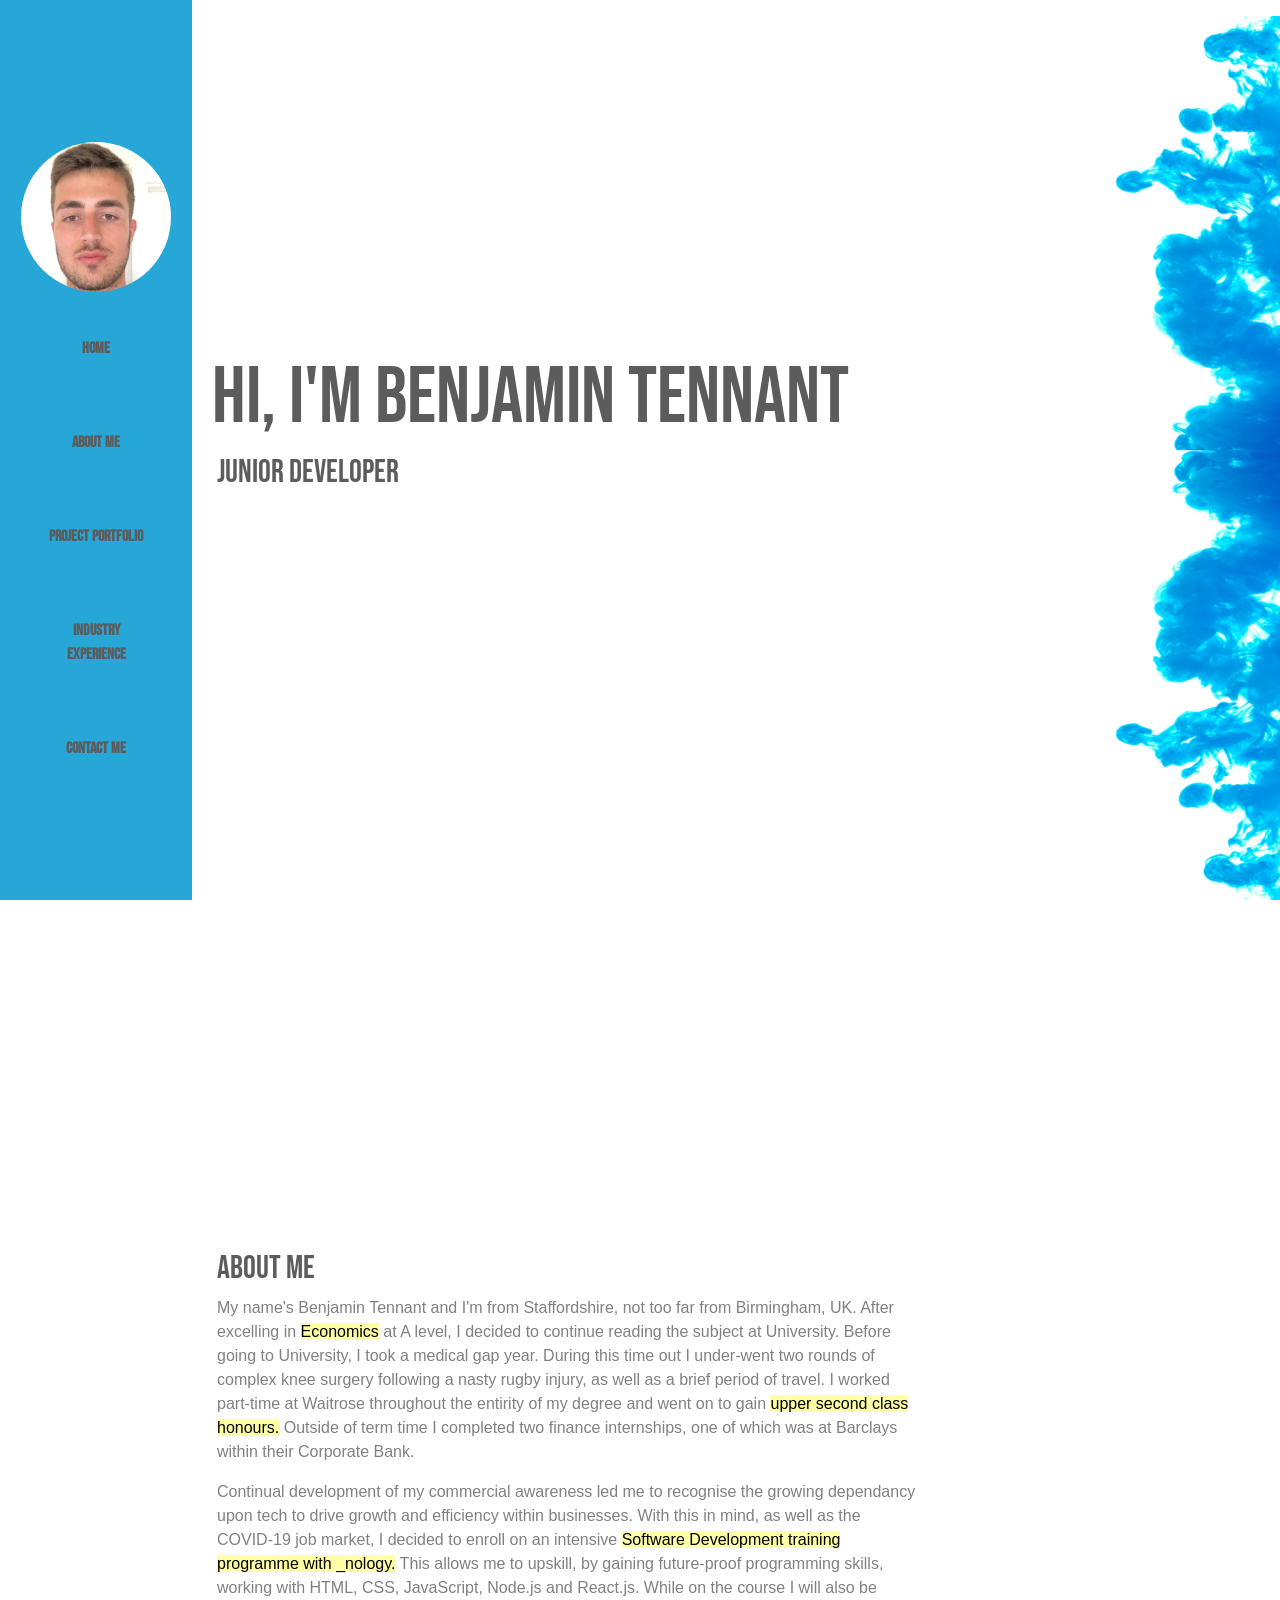
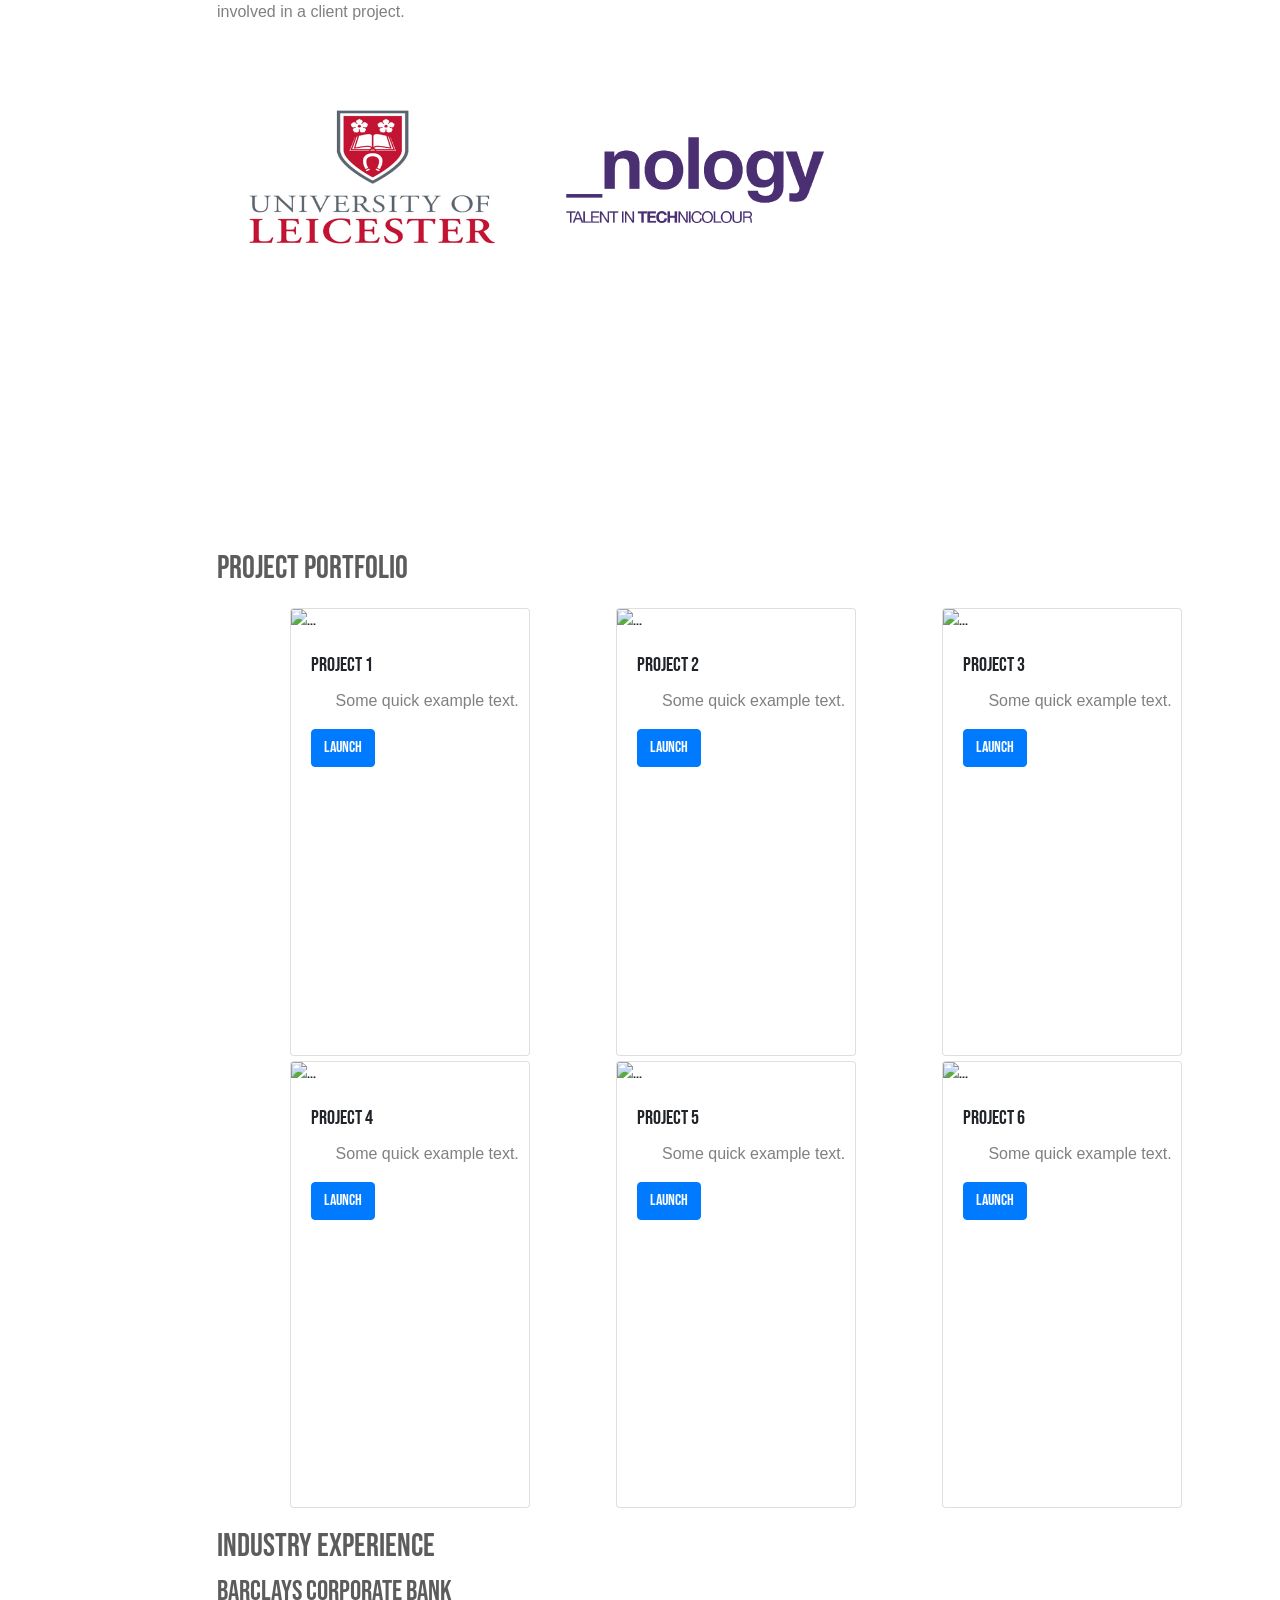
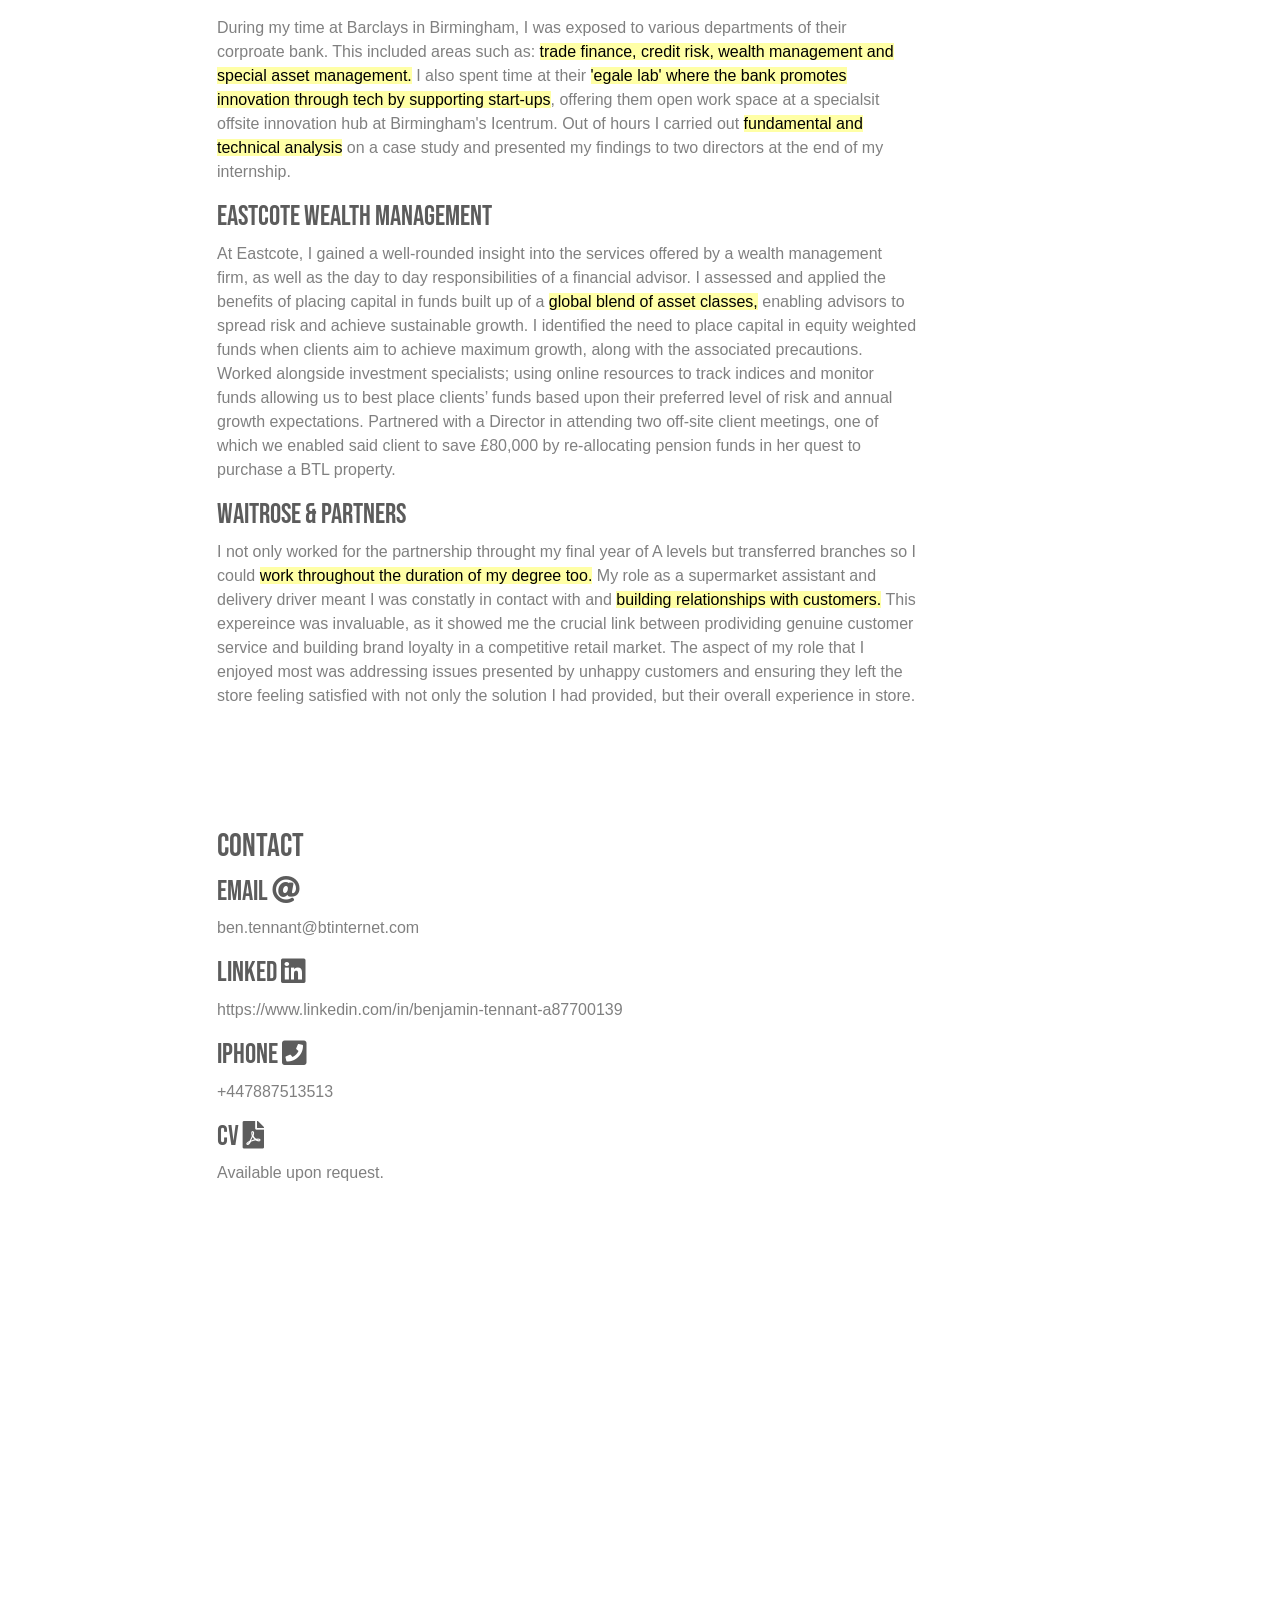
==== index.html @ 46fb581f "changes" ====
<!DOCTYPE html>
<html lang="en">
  <head>
    <meta charset="UTF-8" />
    <meta name="viewport" content="width=device-width, initial-scale=1.0"/>
    
    <link href="https://fonts.googleapis.com/css2?family=Bebas+Neue&display=swap" rel="stylesheet" href="styles.css">
    
    <title>Ben's Portfolio</title>
   
    <link rel="stylesheet" href="https://stackpath.bootstrapcdn.com/bootstrap/4.5.2/css/bootstrap.min.css" integrity="sha384-JcKb8q3iqJ61gNV9KGb8thSsNjpSL0n8PARn9HuZOnIxN0hoP+VmmDGMN5t9UJ0Z" crossorigin="anonymous">
    <link rel="stylesheet" href="https://use.fontawesome.com/releases/v5.14.0/css/all.css" integrity="sha384-HzLeBuhoNPvSl5KYnjx0BT+WB0QEEqLprO+NBkkk5gbc67FTaL7XIGa2w1L0Xbgc" crossorigin="anonymous">
    <link rel="stylesheet" href="styles.css"/>
  </head>
  <body>
    <nav>
      <img src="img/bio-pic.jpeg" alt="picture of me">
      <div class="toggle-button" id="Btn"><i class="fas fa-hamburger"></i></div>
        <ul class="nav-items" id="nav-list">
            <li><a href="#home">Home</a></li>
            <li><a href="#about">About me</a></li>
            <li><a href="#portfolio">Project Portfolio</a></li>
            <li><a href="#experience">Industry Experience</a></li>
            <li><a href="#contact">Contact me</a></li>
        </ul>
    </nav>   
    <main>
      <p id="home"></p>
      <image src="img/nology-background.jpg" class="image-2"></image>
      <image src="img/nology-background.jpg" class="image-3"></image>
      
      <section class="home-section">
          <h1>Hi, I'm Benjamin Tennant</h1>
          <h2>Junior Developer</h2>
        </section>
      
        <section id="about">
        <h2 class="about">About me</h2>
      
        <p>
          My name's Benjamin Tennant and I'm from Staffordshire, not too far from
          Birmingham, UK. After excelling in <span class="black-text">Economics</span> at A level, I decided to
          continue reading the subject at University. Before going to University, 
          I took a medical gap year. During this time out I under-went two rounds of 
          complex knee surgery following a nasty rugby injury, as well as a brief period
          of travel. I worked part-time at Waitrose throughout the entirity of my degree
          and went on to gain <span class="black-text">upper second class honours.</span> Outside of term time I completed
          two finance internships, one of which was at Barclays within their Corporate Bank.
        </p>
          <p>
          Continual development of my commercial awareness led me to recognise the growing
          dependancy upon tech to drive growth and efficiency within businesses. 
          With this in mind, as well as the COVID-19 job market, I decided
          to enroll on an intensive <span class="black-text">Software Development training programme with _nology.</span>
          This allows me to upskill, by gaining future-proof programming skills, working 
          with HTML, CSS, JavaScript, Node.js and React.js. While on the course I will 
          also be involved in a client project.
        </p>

        <div>
          <img class="UoL-img" src="img/UoL-logo.jpg">
          <img class="nology-pic" src="img/_nology-logo.png">
        </div>
  
      </section>
      
        <h2 id="portfolio">Project Portfolio</h2>
      <section class="projects">
        
        <!-- <article class="project">1 -->
          <div class="card" style="width: 15rem;">
            <img src="https://via.placeholder.com/150" class="card-img-top" alt="...">
            <div class="card-body">
              <h5 class="card-title">Project 1</h5>
              <p class="card-text">Some quick example text.</p>
              <a href="#" class="btn btn-primary">Launch</a>
            </div>
          </div>
        <!-- </article> -->
        
        <!-- <article class="project">2 -->
          <div class="card" style="width: 15rem;">
            <img src="https://via.placeholder.com/150" class="card-img-top" alt="...">
            <div class="card-body">
              <h5 class="card-title">Project 2</h5>
              <p class="card-text">Some quick example text.</p>
              <a href="#" class="btn btn-primary">Launch</a>
            </div>
          </div>

        <!-- </article> -->
        
        <!-- <article class="project">3 -->
          <div class="card" style="width: 15rem;">
            <img src="https://via.placeholder.com/150" class="card-img-top" alt="...">
            <div class="card-body">
              <h5 class="card-title">Project 3</h5>
              <p class="card-text">Some quick example text.</p>
              <a href="#" class="btn btn-primary">Launch</a>
            </div>
          </div>

        <!-- </article> -->
       
        <!-- <article class="project">4 -->
          <div class="card" style="width: 15rem;">
            <img src="https://via.placeholder.com/150" class="card-img-top" alt="...">
            <div class="card-body">
              <h5 class="card-title">Project 4</h5>
              <p class="card-text">Some quick example text.</p>
              <a href="#" class="btn btn-primary">Launch</a>
            </div>
          </div>

        <!-- </article> -->
        
        <!-- <article class="project">5 -->
          <div class="card" style="width: 15rem;">
            <img src="https://via.placeholder.com/150" class="card-img-top" alt="...">
            <div class="card-body">
              <h5 class="card-title">Project 5</h5>
              <p class="card-text">Some quick example text.</p>
              <a href="#" class="btn btn-primary">Launch</a>
            </div>
          </div>

        <!-- </article> -->
        <!-- <article class="project">6 -->
          <div class="card" style="width: 15rem;">
            <img src="https://via.placeholder.com/150" class="card-img-top" alt="...">
            <div class="card-body">
              <h5 class="card-title">Project 6</h5>
              <p class="card-text">Some quick example text.</p>
              <a href="#" class="btn btn-primary">Launch</a>
            </div>
          </div>

        <!-- </article> -->
      </section>
     
      <section id="experience">
        <h2>Industry Experience<h2>

          <h3>Barclays Corporate Bank</h3>
          <p>
            During my time at Barclays in Birmingham, I was exposed to various departments of their corproate bank. This included 
            areas such as: <span class="black-text">trade finance, credit risk, wealth management and special asset management.</span>
            I also spent time at their <span class="black-text">'egale lab' where the bank promotes innovation through tech by supporting start-ups</span>, offering
            them open work space at a specialsit offsite innovation hub at Birmingham's Icentrum.
            Out of hours I carried out <span class="black-text">fundamental and technical analysis</span> on a case study and presented my findings to two directors
            at the end of my internship.
          </p>
      
          <h3>Eastcote Wealth Management</h3>
          <p>
            At Eastcote, I gained a well-rounded insight into the services offered by a wealth management firm, as well as the day to day responsibilities of a financial advisor.
            I assessed and applied the benefits of placing capital in funds built up of a <span class="black-text">global blend of asset classes,</span> enabling advisors to spread risk and achieve sustainable growth. 
            I identified the need to place capital in equity weighted funds when clients aim to achieve maximum growth, along with the associated precautions. 
            Worked alongside investment specialists; using online resources to track indices and monitor funds allowing us to best place clients’ funds based upon their preferred level of risk and annual growth expectations. 
            Partnered with a Director in attending two off-site client meetings, one of which we enabled said client to save £80,000 by re-allocating pension funds in her quest to purchase a BTL property.
            </p>
            
            <h3>Waitrose & Partners</h3>
            <p>I not only worked for the partnership throught my final year of A levels but transferred branches so I could <span class="black-text">work throughout the duration of my degree too.</span>
              My role as a supermarket assistant and delivery driver meant I was constatly in contact with and <span class="black-text">building relationships with customers.</span> This expereince was invaluable, as it showed me the crucial link
              between prodividing genuine customer service and building brand loyalty in a competitive retail market. The aspect of my role that I enjoyed most was 
              addressing issues presented by unhappy customers and ensuring they left the store feeling satisfied with not only the solution I had provided, but their overall experience in store.
            </p>
      
        </section>

      
      <section id="contact">
        
        <h2>Contact</h2>
          
        <div class="form-container">
          <h3>Email <i class="fas fa-at"></i></h3>
          <p>ben.tennant@btinternet.com</p>
          <h3>Linked <i class="fab fa-linkedin"></i></h3>
          <p>https://www.linkedin.com/in/benjamin-tennant-a87700139</p>
          <h3>iPhone <i class="fas fa-phone-square"></i></h3>
          <p>+447887513513
          </p>
          <h3>CV <i class="fas fa-file-pdf"></i></h3>
          <p>Available upon request.</p>
     
          
        </div>
        
      </section>
    
    </main>
    <script src="main.js"></script>
  </body>
</html>
---- styles.css ----
* {
  padding: 0;
  margin: 0;
  box-sizing: border-box;
  font-family: "Bebas Neue", cursive;
}

nav {
  background-color: #27a6d8;
  width: 15%;
  height: 100vh;
  position: fixed;
  display: flex;
  flex-direction: column;
  justify-content: center;
  align-items: center;
}
nav img {
  height: 150px;
  width: 150px;
  border-radius: 50%;
}
nav ul {
  height: 100%;
}
nav ul li {
  color: #5c5c5c;
  font-weight: 900;
}
nav ul li:hover a {
  color: white;
}
nav .toggle-button {
  position: absolute;
  top: 0.75rem;
  left: 1rem;
  display: none;
}
nav .toggle-button i {
  font-size: 24px;
  color: black;
}
nav .nav-items {
  height: 50%;
}

main {
  width: 85%;
  min-height: 100vh;
  position: absolute;
  left: 15%;
}

.image-2 {
  width: 90vw;
  height: 50vh;
  position: fixed;
  z-index: -2;
}

.image-3 {
  width: 90vw;
  height: 50vh;
  position: fixed;
  z-index: -2;
  transform: scaleY(-1);
  bottom: 0;
}

section {
  height: 100vh;
}

nav li {
  padding: 25px;
  margin: 20px;
  list-style-type: none;
  text-align: center;
}

nav ul li a {
  text-decoration: none;
  color: #5c5c5c;
  font-weight: 900;
}

html {
  scroll-behavior: smooth;
}

p {
  width: 700px;
  margin-left: 25px;
  font-family: Arial, Helvetica, sans-serif;
  color: grey;
}

.black-text {
  color: black;
  font-family: Arial, Helvetica, sans-serif;
  background-color: #ffffa6;
}

.projects {
  width: 90%;
  height: 100vh;
  background-color: transparent;
  margin: 20px auto;
  display: grid;
  grid-template-columns: 1fr 1fr 1fr;
  justify-items: center;
  gap: 5px 0;
  display: grid;
  grid-template-columns: 1fr 1fr 1fr;
}

.project {
  background-color: lightgray;
  width: 30%;
  height: 300px;
}

.card:hover {
  transform: scale(1.1, 1.1);
}

.card {
  transition: transform 0.2s;
}

h1 {
  font-family: "Bebas Neue", cursive;
  font-size: 80px;
  color: #5c5c5c;
  margin-top: 350px;
  margin-left: 20px;
}

h2 {
  color: #5c5c5c;
  margin-left: 25px;
}

h3 {
  color: #5c5c5c;
  margin-left: 25px;
}

.UoL-img {
  height: 200px;
  width: 300px;
  padding: 10px;
  margin: 30px;
}

/* Media Queries */
/* Mobiles */
@media screen and (max-width: 600px) {
  nav {
    background-color: white;
    width: 100%;
    position: static;
    height: 15vh;
  }
  nav img {
    display: none;
  }
  nav #nav-list {
    display: none;
    height: 100%;
    color: black;
    list-style: none;
  }
  nav #nav-list li {
    margin: 0;
    padding: 0;
    margin-top: 50px;
  }
  nav #nav-list li a {
    color: black;
  }
  nav .toggle-button {
    display: block;
  }

  #nav-list.active {
    display: flex !important;
  }

  main {
    width: 100%;
    left: 0;
  }
}
---- styles.css ----
* {
  padding: 0;
  margin: 0;
  box-sizing: border-box;
  font-family: "Bebas Neue", cursive;
}

nav {
  background-color: #27a6d8;
  width: 15%;
  height: 100vh;
  position: fixed;
  display: flex;
  flex-direction: column;
  justify-content: center;
  align-items: center;
}
nav img {
  height: 150px;
  width: 150px;
  border-radius: 50%;
}
nav ul {
  height: 100%;
}
nav ul li {
  color: #5c5c5c;
  font-weight: 900;
}
nav ul li:hover a {
  color: white;
}
nav .toggle-button {
  position: absolute;
  top: 0.75rem;
  left: 1rem;
  display: none;
}
nav .toggle-button i {
  font-size: 24px;
  color: black;
}
nav .nav-items {
  height: 50%;
}

main {
  width: 85%;
  min-height: 100vh;
  position: absolute;
  left: 15%;
}

.image-2 {
  width: 90vw;
  height: 50vh;
  position: fixed;
  z-index: -2;
}

.image-3 {
  width: 90vw;
  height: 50vh;
  position: fixed;
  z-index: -2;
  transform: scaleY(-1);
  bottom: 0;
}

section {
  height: 100vh;
}

nav li {
  padding: 25px;
  margin: 20px;
  list-style-type: none;
  text-align: center;
}

nav ul li a {
  text-decoration: none;
  color: #5c5c5c;
  font-weight: 900;
}

html {
  scroll-behavior: smooth;
}

p {
  width: 700px;
  margin-left: 25px;
  font-family: Arial, Helvetica, sans-serif;
  color: grey;
}

.black-text {
  color: black;
  font-family: Arial, Helvetica, sans-serif;
  background-color: #ffffa6;
}

.projects {
  width: 90%;
  height: 100vh;
  background-color: transparent;
  margin: 20px auto;
  display: grid;
  grid-template-columns: 1fr 1fr 1fr;
  justify-items: center;
  gap: 5px 0;
  display: grid;
  grid-template-columns: 1fr 1fr 1fr;
}

.project {
  background-color: lightgray;
  width: 30%;
  height: 300px;
}

.card:hover {
  transform: scale(1.1, 1.1);
}

.card {
  transition: transform 0.2s;
}

h1 {
  font-family: "Bebas Neue", cursive;
  font-size: 80px;
  color: #5c5c5c;
  margin-top: 350px;
  margin-left: 20px;
}

h2 {
  color: #5c5c5c;
  margin-left: 25px;
}

h3 {
  color: #5c5c5c;
  margin-left: 25px;
}

.UoL-img {
  height: 200px;
  width: 300px;
  padding: 10px;
  margin: 30px;
}

/* Media Queries */
/* Mobiles */
@media screen and (max-width: 600px) {
  nav {
    background-color: white;
    width: 100%;
    position: static;
    height: 15vh;
  }
  nav img {
    display: none;
  }
  nav #nav-list {
    display: none;
    height: 100%;
    color: black;
    list-style: none;
  }
  nav #nav-list li {
    margin: 0;
    padding: 0;
    margin-top: 50px;
  }
  nav #nav-list li a {
    color: black;
  }
  nav .toggle-button {
    display: block;
  }

  #nav-list.active {
    display: flex !important;
  }

  main {
    width: 100%;
    left: 0;
  }
}
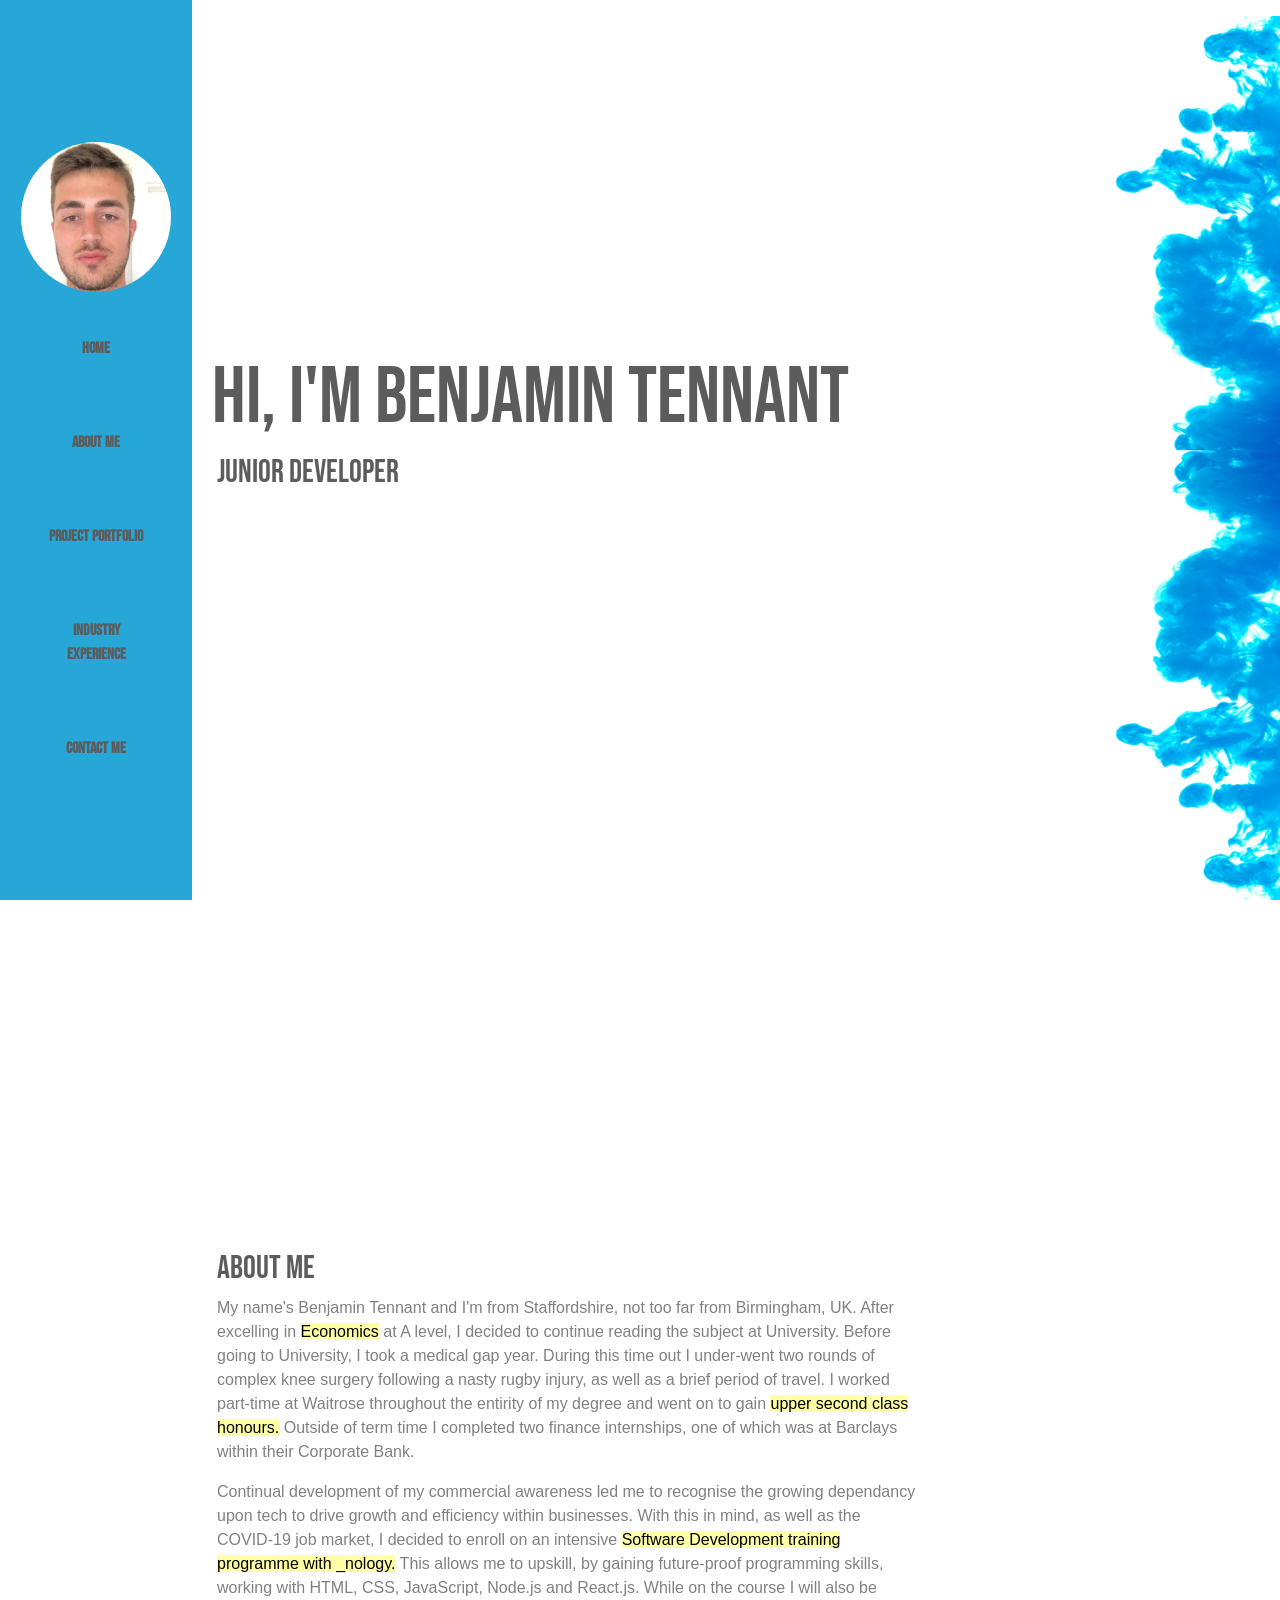
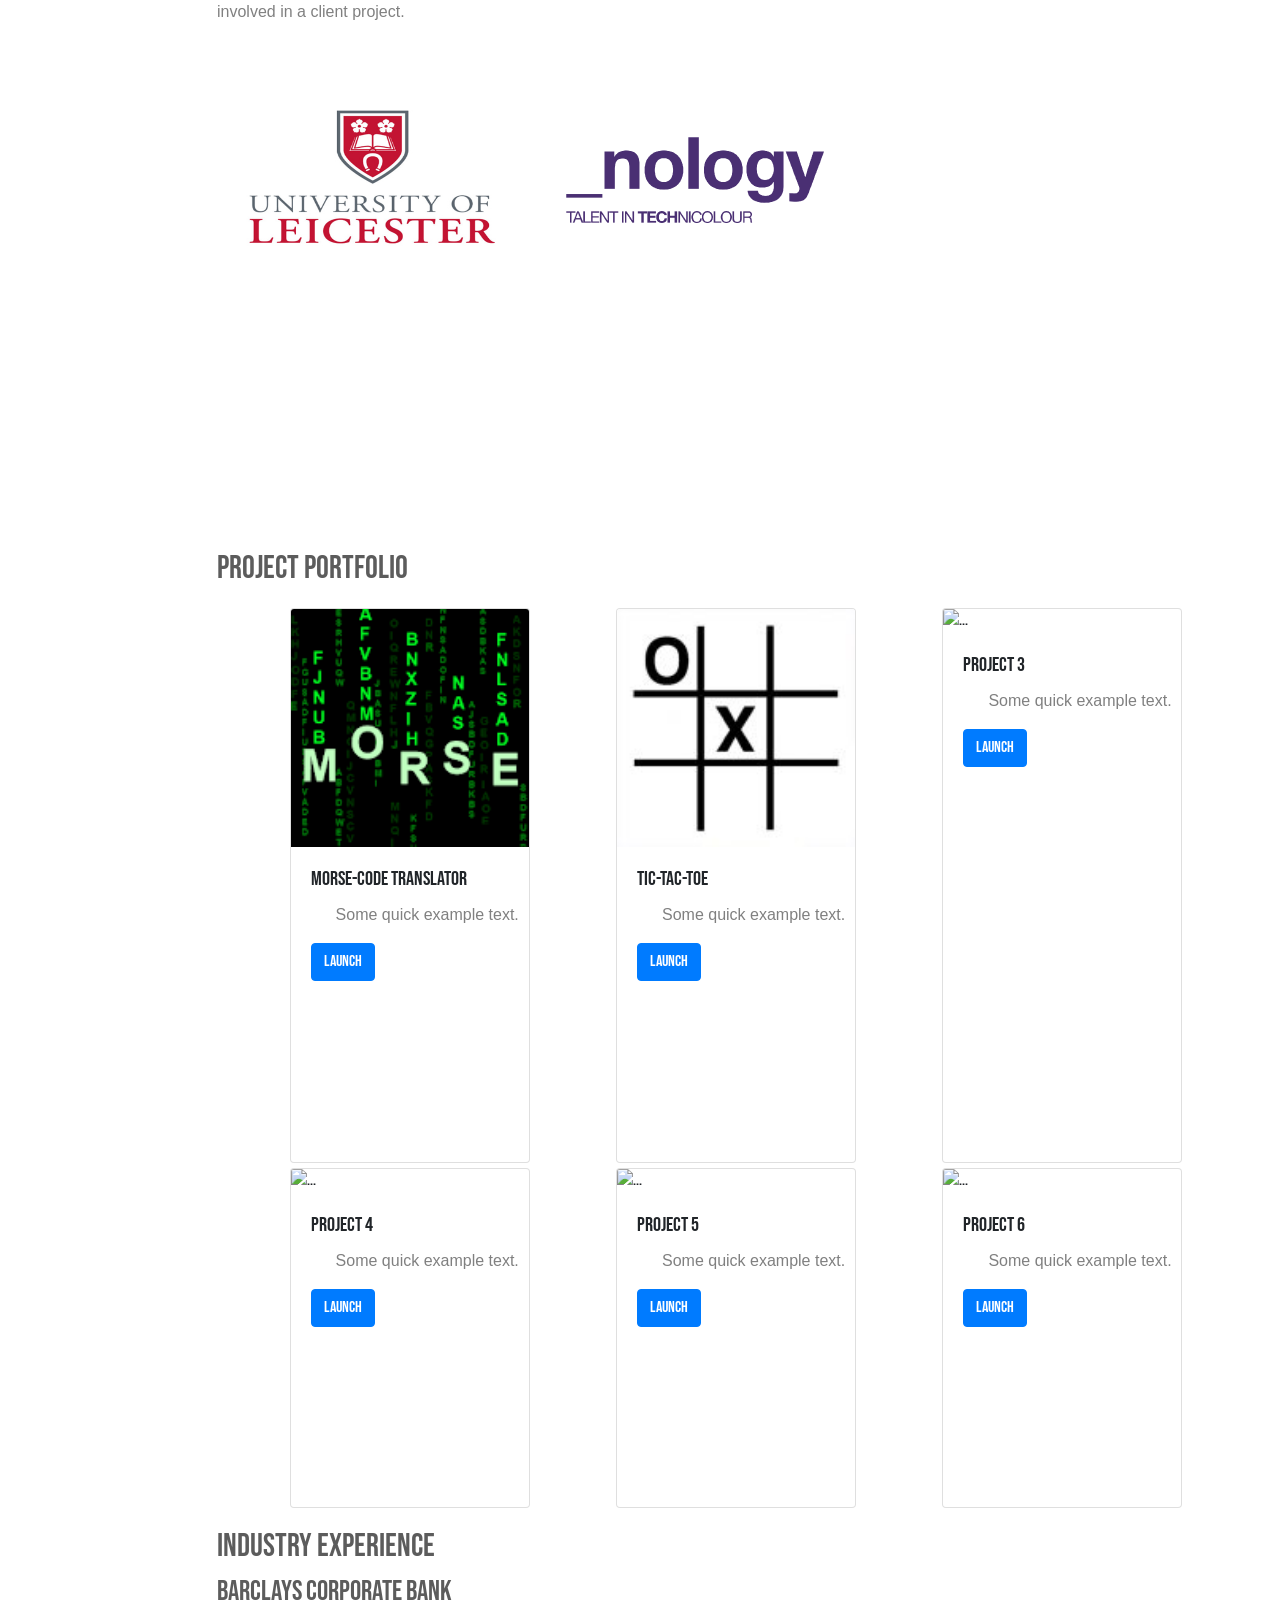
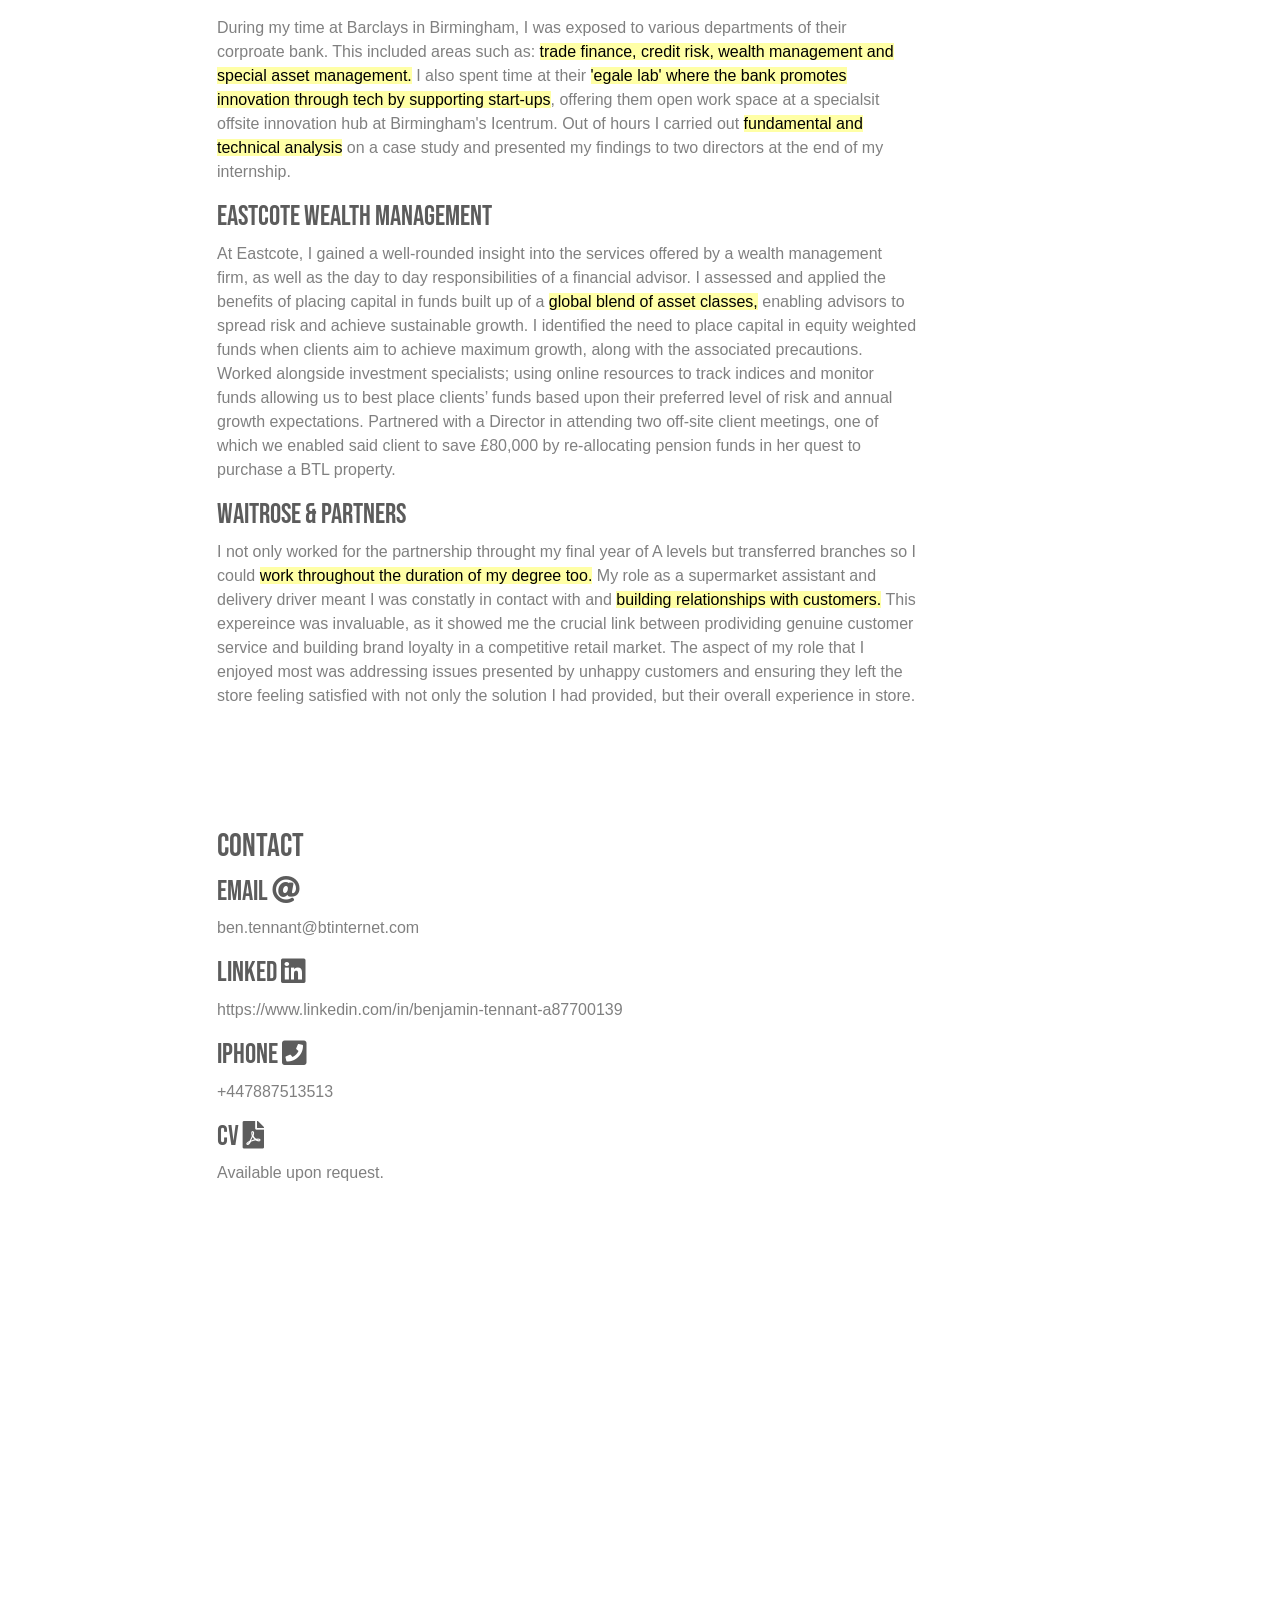
==== commit c42e4baf: "added projects" ====
--- a/index.html
+++ b/index.html
@@ -59,7 +59,7 @@
 
         <div>
           <img class="UoL-img" src="img/UoL-logo.jpg">
-          <img class="nology-pic" src="img/_nology-logo.png">
+          <img class="nology-pic" src="img/nology-logo.png">
         </div>
   
       </section>
@@ -69,22 +69,22 @@
         
         <!-- <article class="project">1 -->
           <div class="card" style="width: 15rem;">
-            <img src="https://via.placeholder.com/150" class="card-img-top" alt="...">
+            <img src="img/morse-code.png" class="card-img-top" alt="...">
             <div class="card-body">
-              <h5 class="card-title">Project 1</h5>
+              <h5 class="card-title">Morse-code translator</h5>
               <p class="card-text">Some quick example text.</p>
-              <a href="#" class="btn btn-primary">Launch</a>
+              <a href="https://b-tennant.github.io/morse-code-translator/" class="btn btn-primary">Launch</a>
             </div>
           </div>
         <!-- </article> -->
         
         <!-- <article class="project">2 -->
           <div class="card" style="width: 15rem;">
-            <img src="https://via.placeholder.com/150" class="card-img-top" alt="...">
+            <img src="img/tic-tac-toe.jpeg" class="card-img-top" alt="...">
             <div class="card-body">
-              <h5 class="card-title">Project 2</h5>
+              <h5 class="card-title">tic-tac-toe</h5>
               <p class="card-text">Some quick example text.</p>
-              <a href="#" class="btn btn-primary">Launch</a>
+              <a href="https://b-tennant.github.io/tic-tac-toe/" class="btn btn-primary">Launch</a>
             </div>
           </div>
 
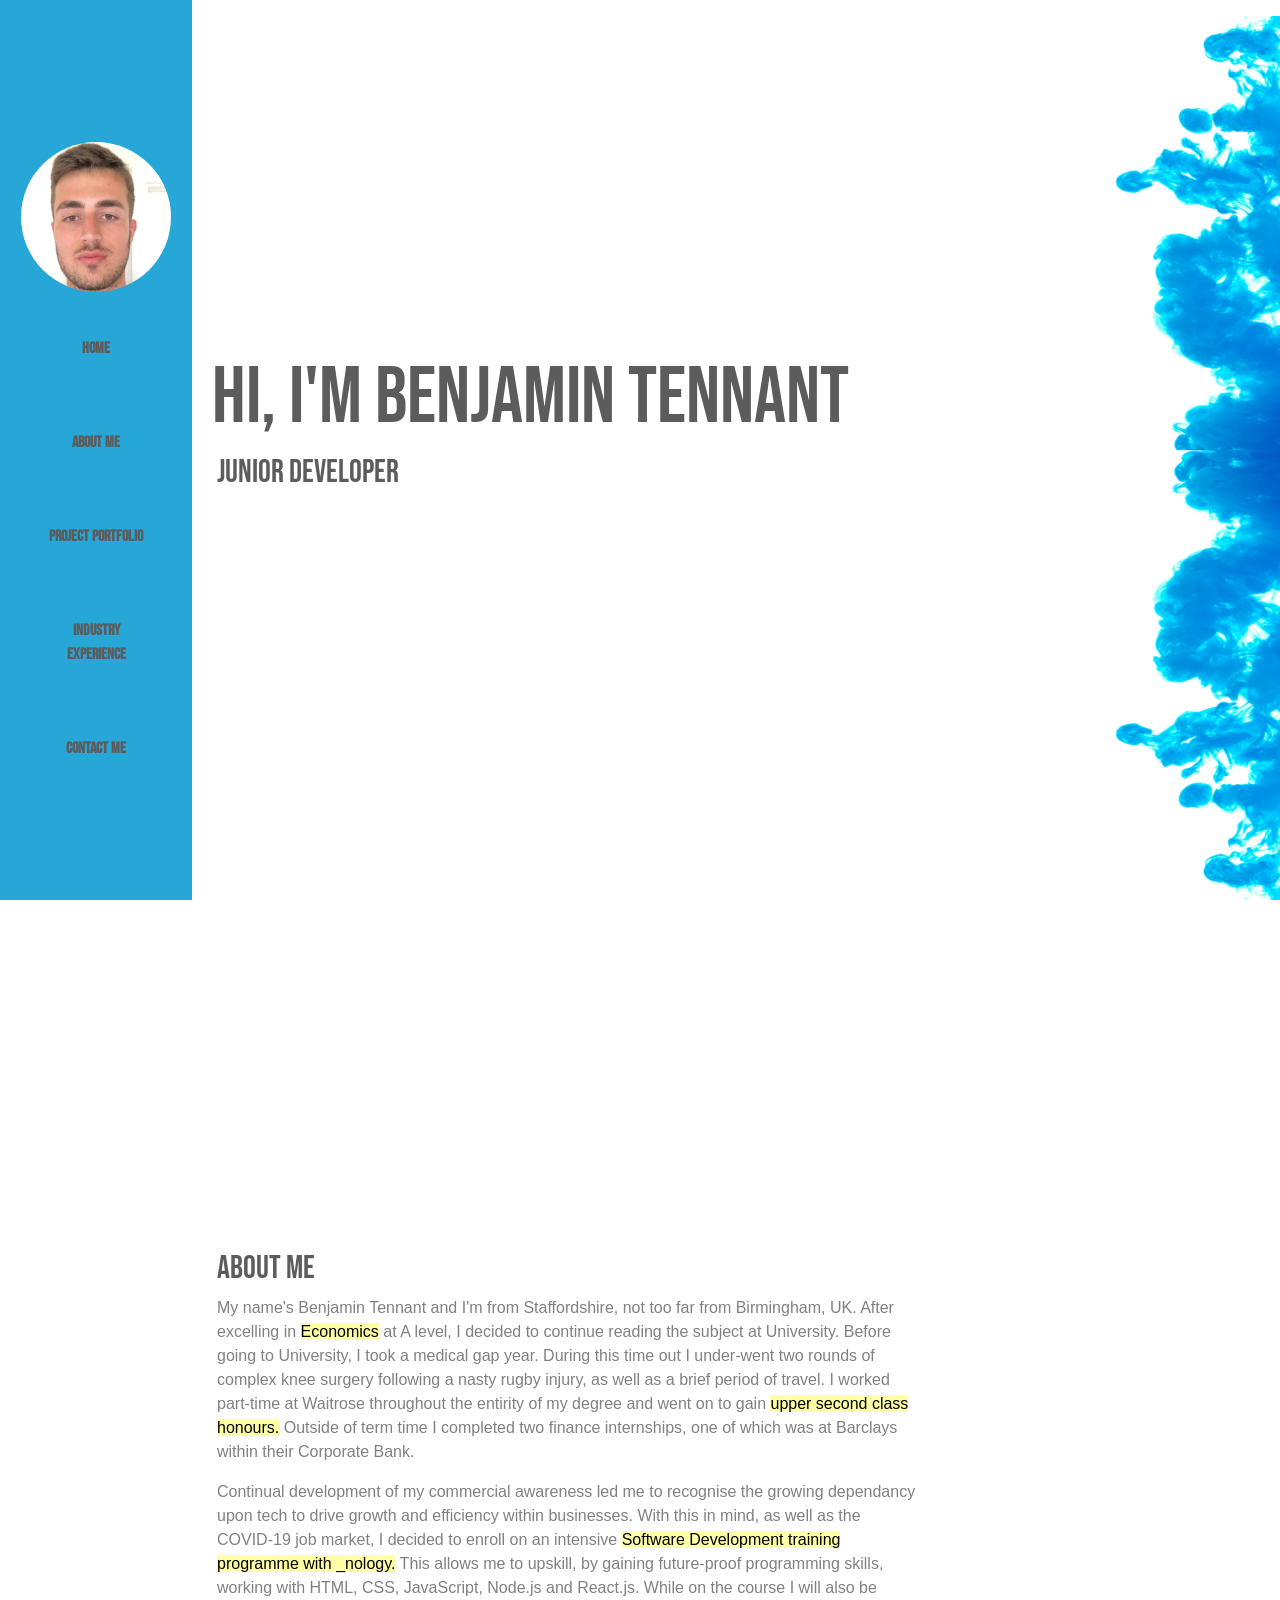
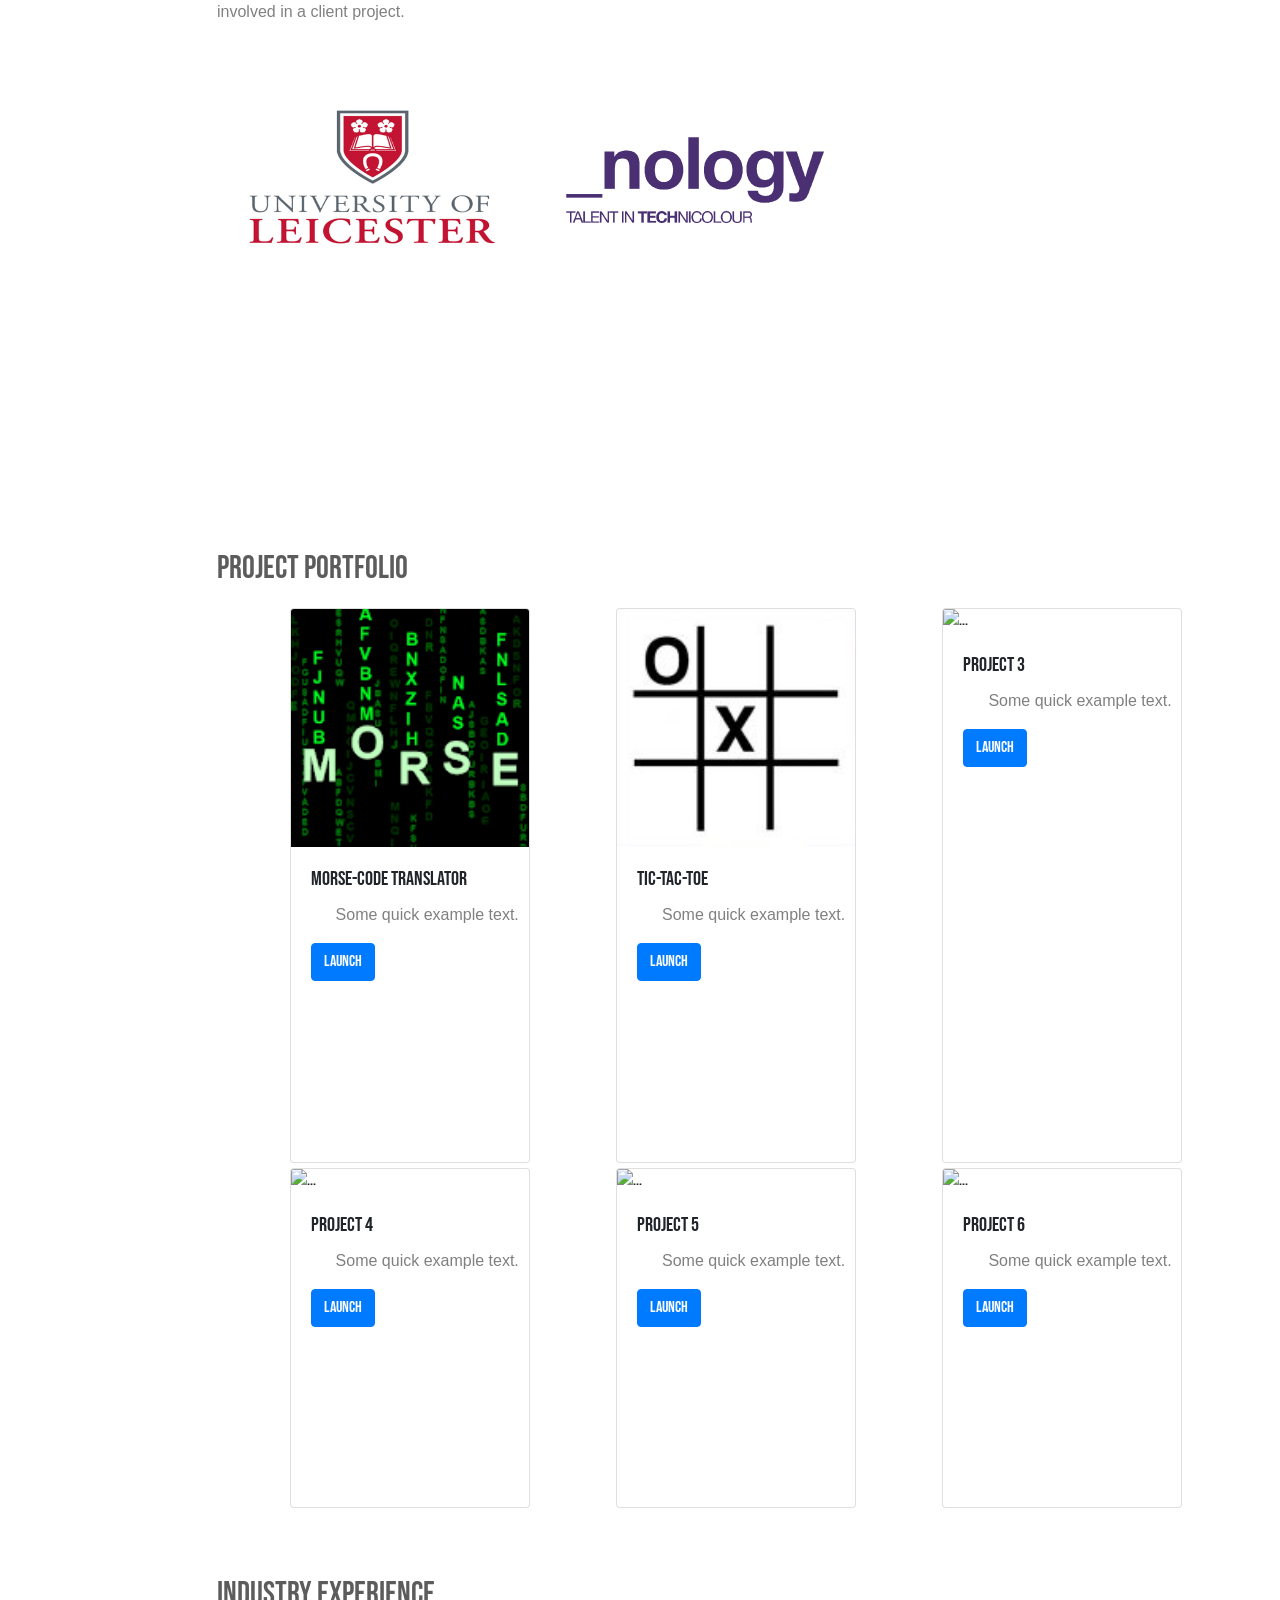
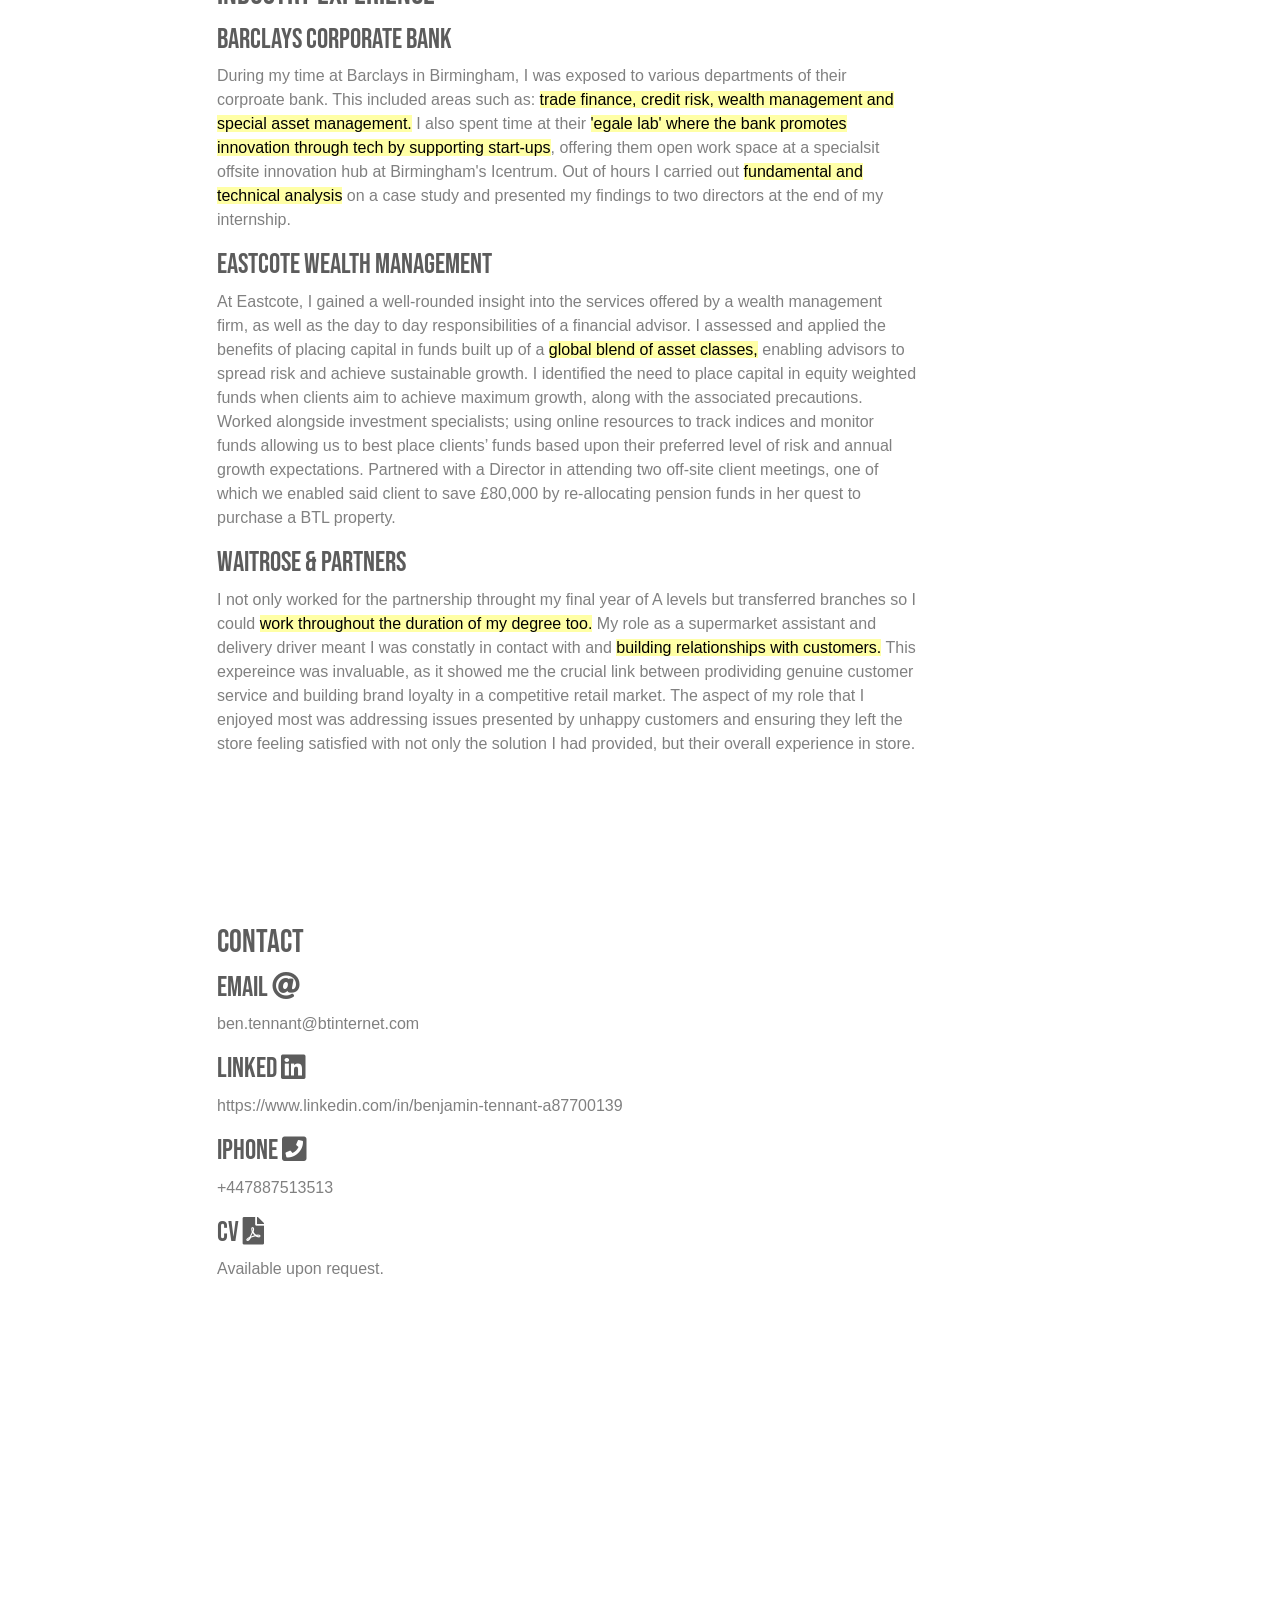
==== commit d9f9ddf6: "added break tags to space out text" ====
--- a/index.html
+++ b/index.html
@@ -137,7 +137,7 @@
 
         <!-- </article> -->
       </section>
-     
+     <br></br>
       <section id="experience">
         <h2>Industry Experience<h2>
 
@@ -169,7 +169,7 @@
       
         </section>
 
-      
+      <br></br>
       <section id="contact">
         
         <h2>Contact</h2>
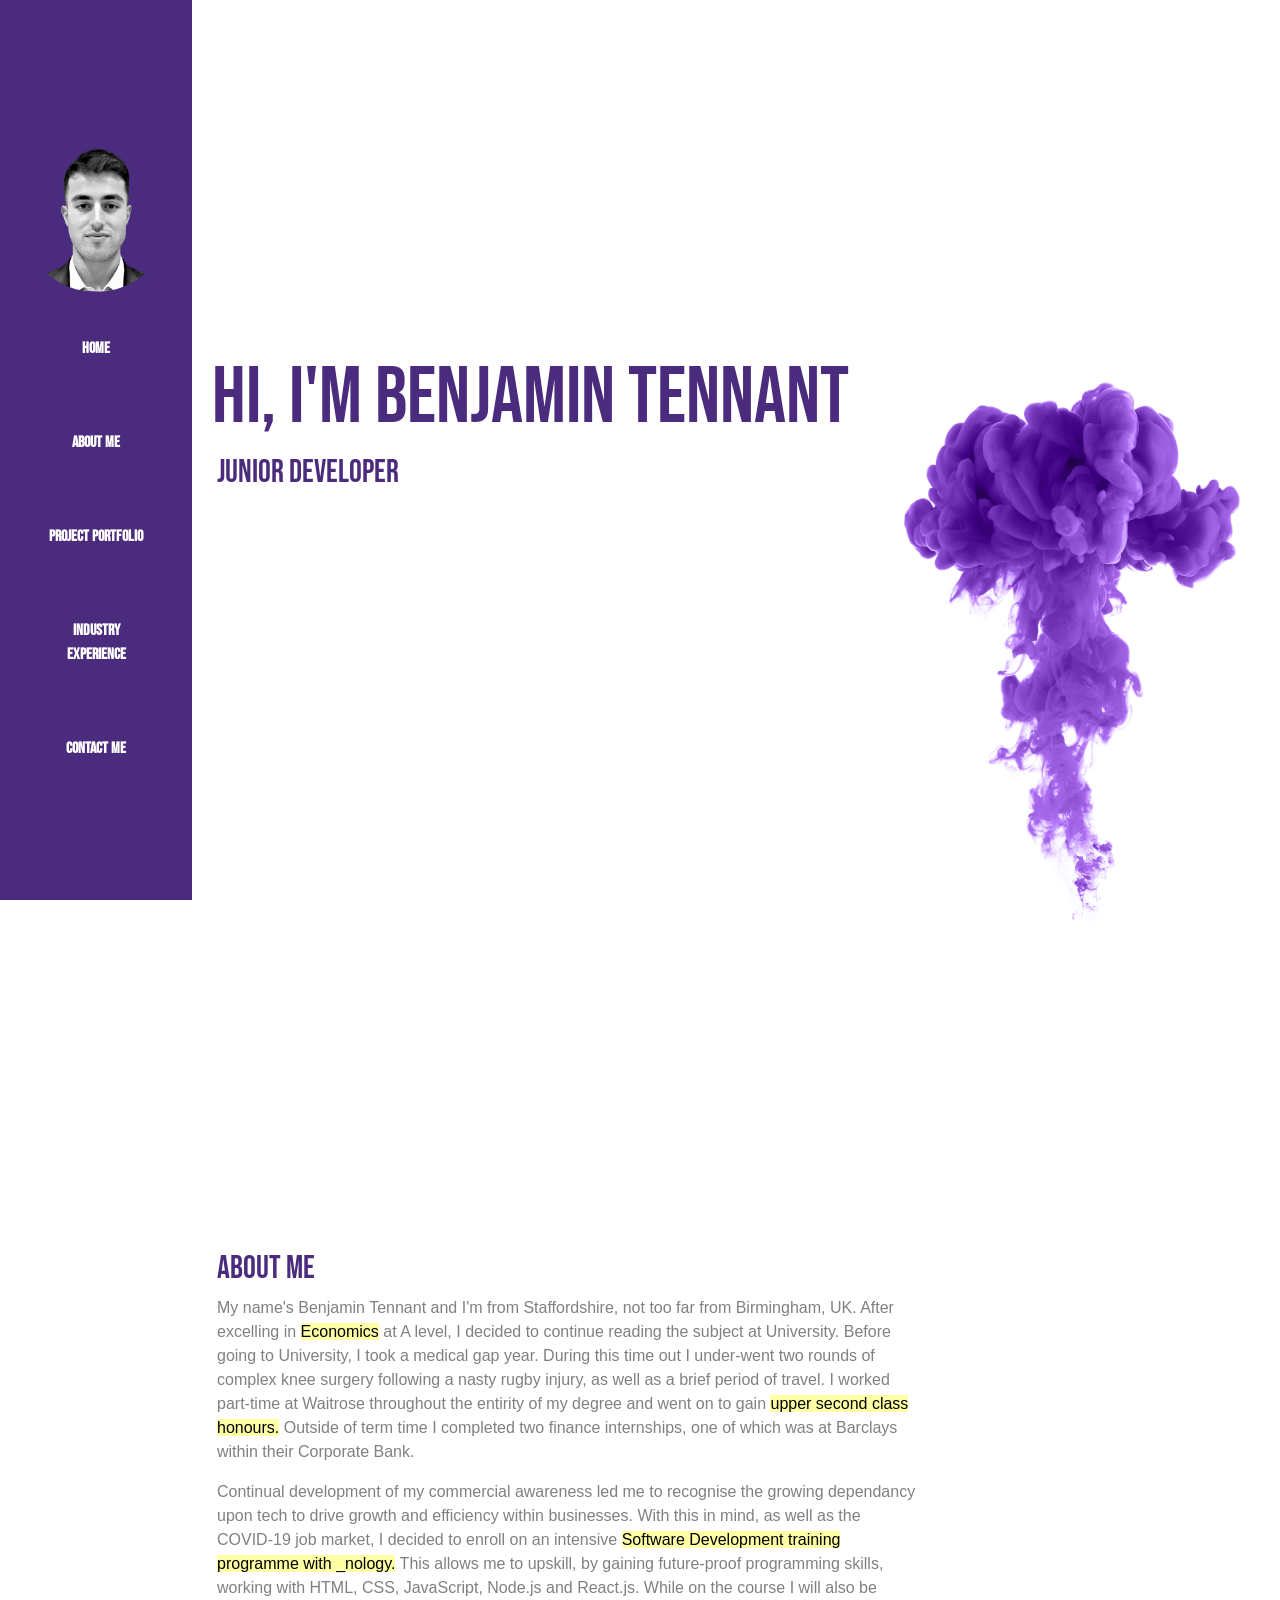
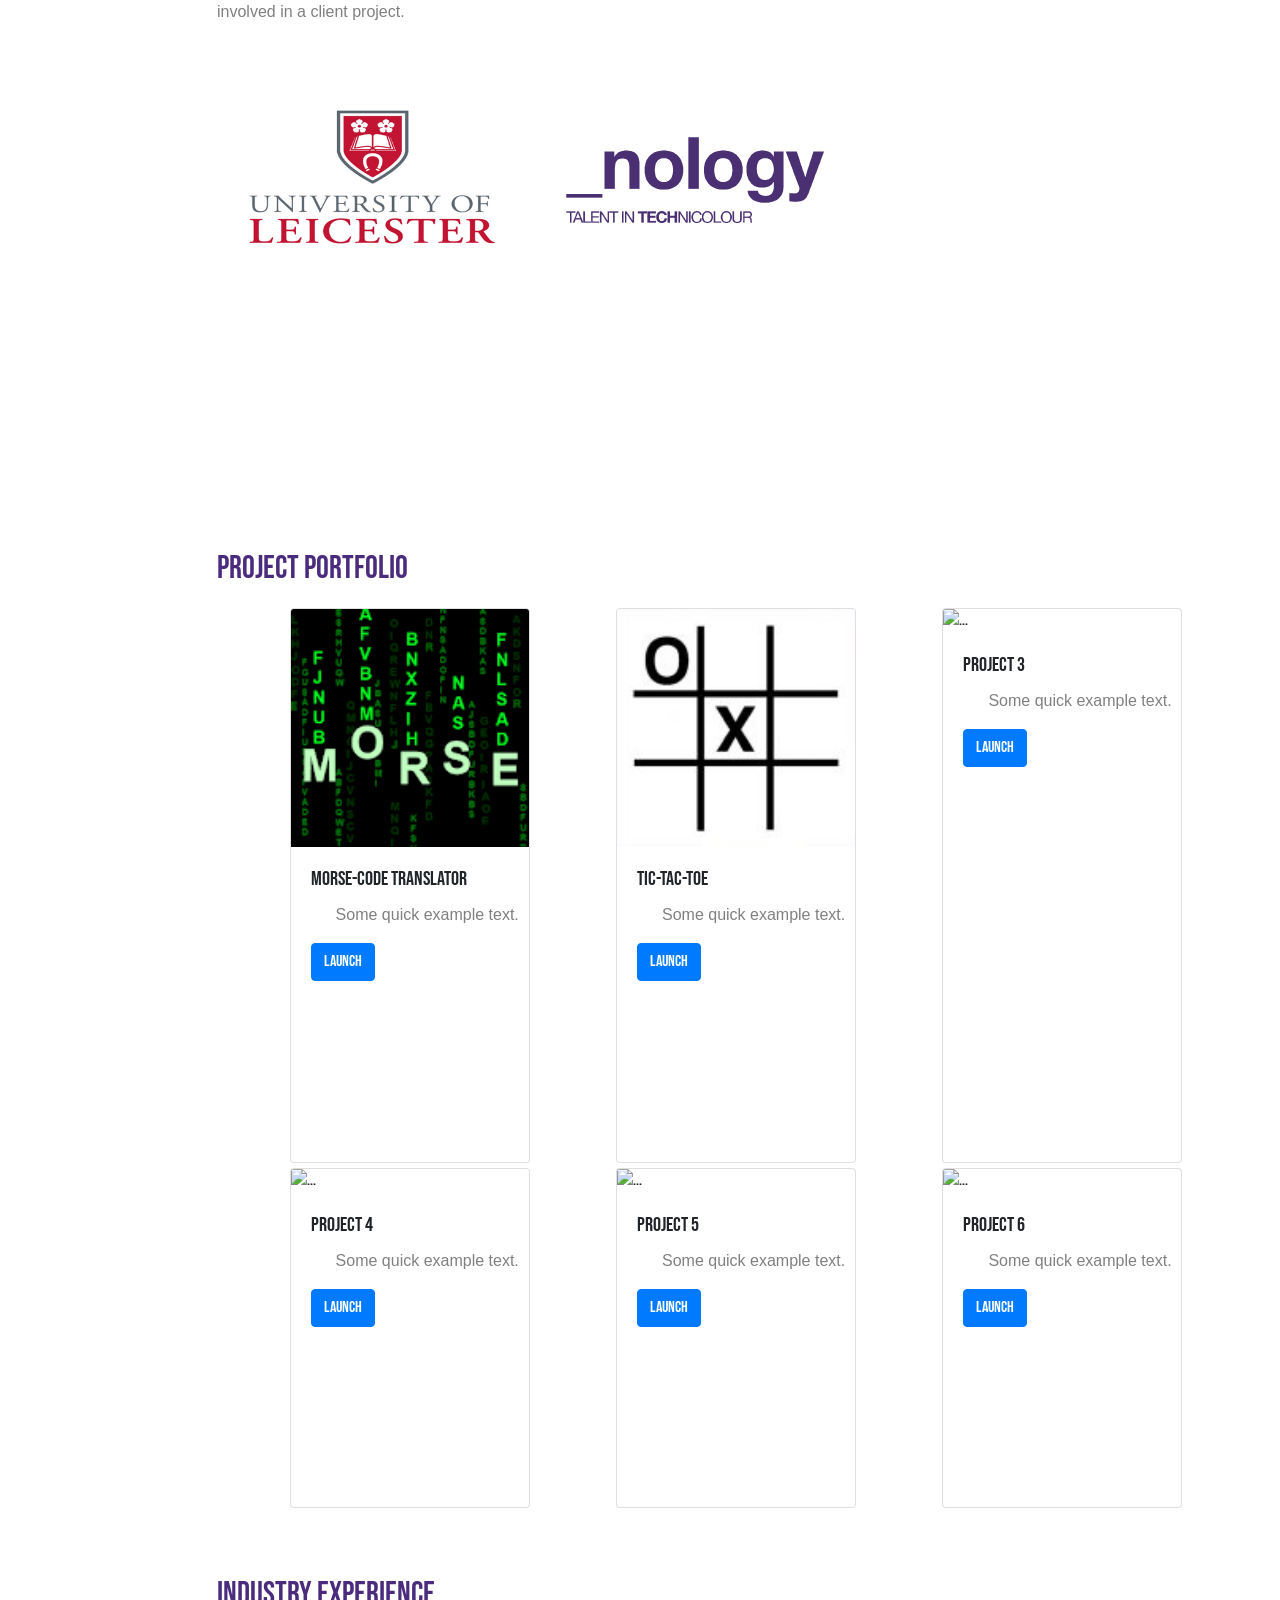
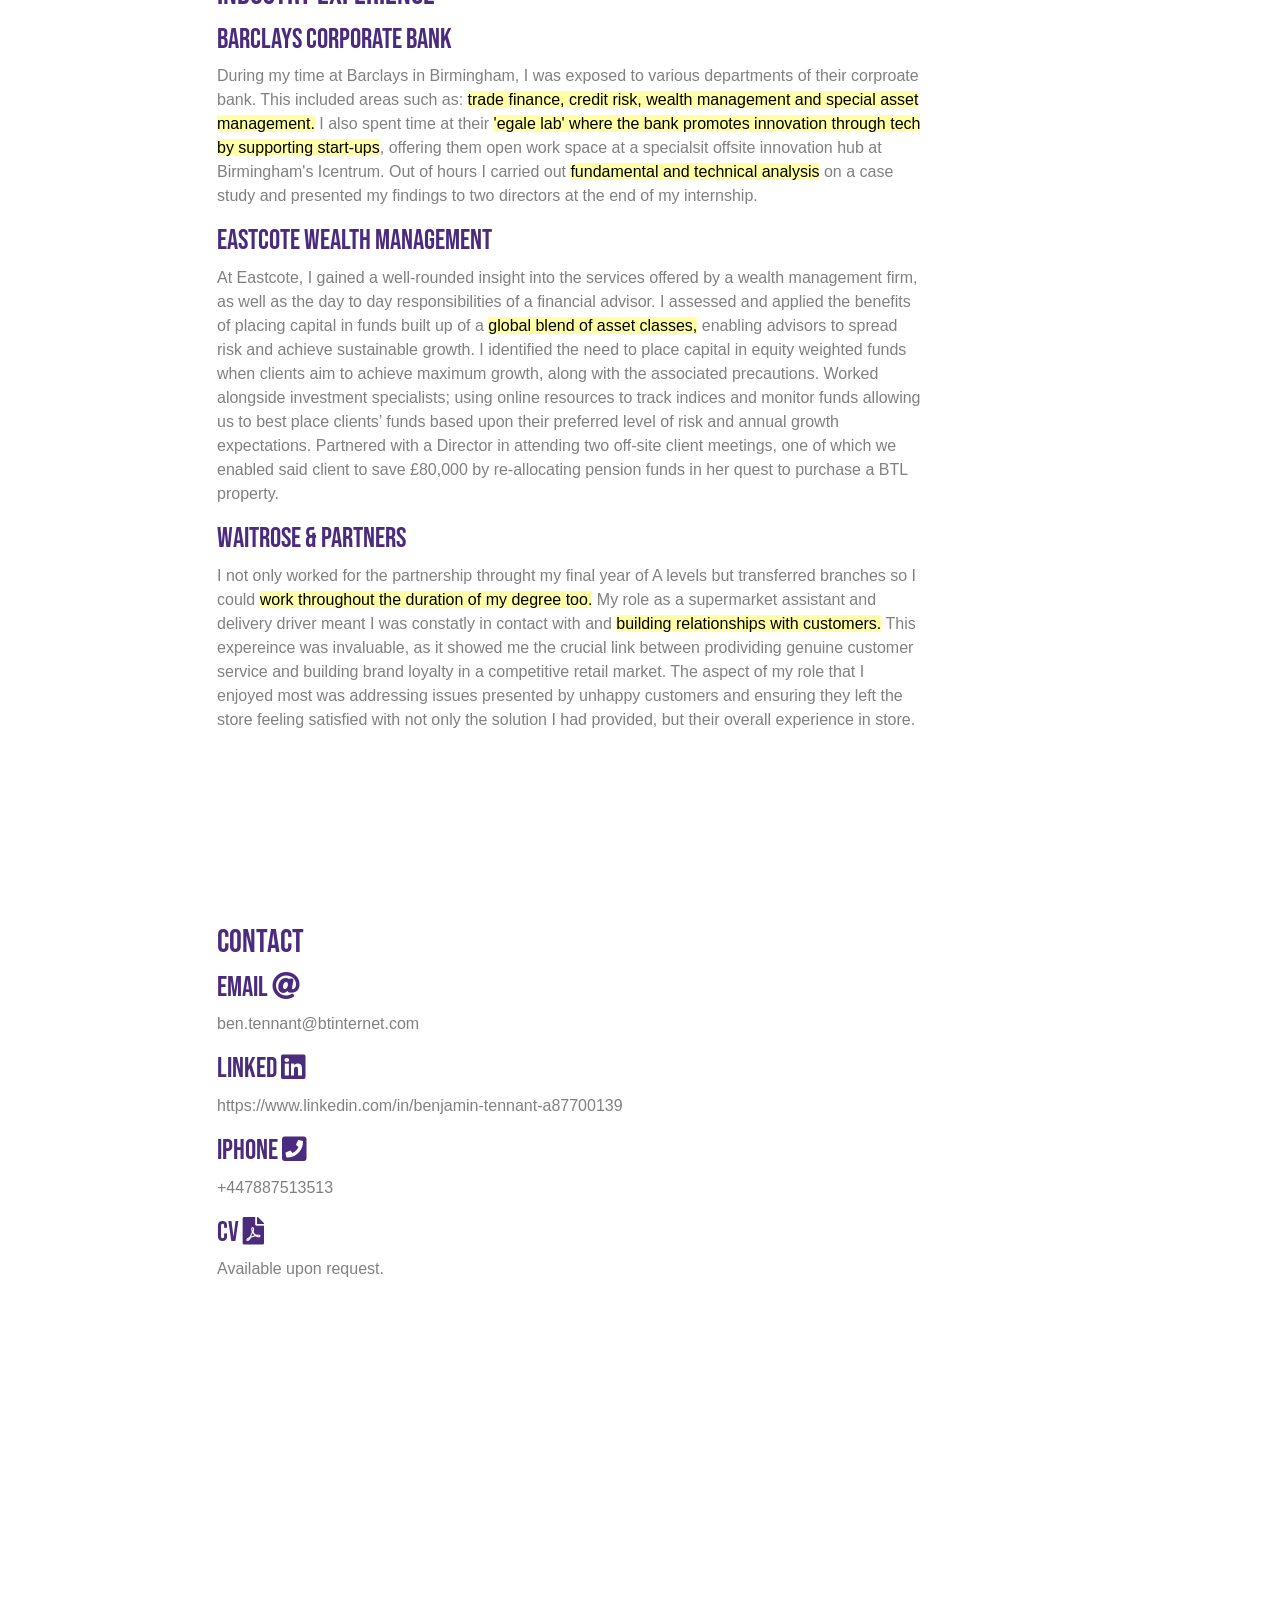
==== commit e765d74f: "new web page design" ====
--- a/index.html
+++ b/index.html
@@ -14,7 +14,7 @@
   </head>
   <body>
     <nav>
-      <img src="img/bio-pic.jpeg" alt="picture of me">
+      <img src="img/Ben_Tennant.png" alt="picture of me">
       <div class="toggle-button" id="Btn"><i class="fas fa-hamburger"></i></div>
         <ul class="nav-items" id="nav-list">
             <li><a href="#home">Home</a></li>
@@ -26,8 +26,8 @@
     </nav>   
     <main>
       <p id="home"></p>
-      <image src="img/nology-background.jpg" class="image-2"></image>
-      <image src="img/nology-background.jpg" class="image-3"></image>
+      <!-- <image src="img/nology-background.jpg" class="image-2"></image> -->
+      <image src="img/purple_smoke.png" class="image-3"></image>
       
       <section class="home-section">
           <h1>Hi, I'm Benjamin Tennant</h1>
--- a/styles.css
+++ b/styles.css
@@ -6,7 +6,7 @@
 }
 
 nav {
-  background-color: #27a6d8;
+  background-color: #4B2B7D;
   width: 15%;
   height: 100vh;
   position: fixed;
@@ -24,7 +24,7 @@
   height: 100%;
 }
 nav ul li {
-  color: #5c5c5c;
+  color: #4B2B7D;
   font-weight: 900;
 }
 nav ul li:hover a {
@@ -59,12 +59,12 @@
 }
 
 .image-3 {
-  width: 90vw;
-  height: 50vh;
+  width: 400px;
+  height: 600px;
   position: fixed;
   z-index: -2;
-  transform: scaleY(-1);
-  bottom: 0;
+  bottom: -50px;
+  right: 10px;
 }
 
 section {
@@ -80,7 +80,7 @@
 
 nav ul li a {
   text-decoration: none;
-  color: #5c5c5c;
+  color: white;
   font-weight: 900;
 }
 
@@ -89,10 +89,10 @@
 }
 
 p {
-  width: 700px;
   margin-left: 25px;
   font-family: Arial, Helvetica, sans-serif;
   color: grey;
+  width: 55vw;
 }
 
 .black-text {
@@ -131,18 +131,18 @@
 h1 {
   font-family: "Bebas Neue", cursive;
   font-size: 80px;
-  color: #5c5c5c;
+  color: #4B2B7D;
   margin-top: 350px;
   margin-left: 20px;
 }
 
 h2 {
-  color: #5c5c5c;
+  color: #4B2B7D;
   margin-left: 25px;
 }
 
 h3 {
-  color: #5c5c5c;
+  color: #4B2B7D;
   margin-left: 25px;
 }
 
--- a/styles.css
+++ b/styles.css
@@ -6,7 +6,7 @@
 }
 
 nav {
-  background-color: #27a6d8;
+  background-color: #4B2B7D;
   width: 15%;
   height: 100vh;
   position: fixed;
@@ -24,7 +24,7 @@
   height: 100%;
 }
 nav ul li {
-  color: #5c5c5c;
+  color: #4B2B7D;
   font-weight: 900;
 }
 nav ul li:hover a {
@@ -59,12 +59,12 @@
 }
 
 .image-3 {
-  width: 90vw;
-  height: 50vh;
+  width: 400px;
+  height: 600px;
   position: fixed;
   z-index: -2;
-  transform: scaleY(-1);
-  bottom: 0;
+  bottom: -50px;
+  right: 10px;
 }
 
 section {
@@ -80,7 +80,7 @@
 
 nav ul li a {
   text-decoration: none;
-  color: #5c5c5c;
+  color: white;
   font-weight: 900;
 }
 
@@ -89,10 +89,10 @@
 }
 
 p {
-  width: 700px;
   margin-left: 25px;
   font-family: Arial, Helvetica, sans-serif;
   color: grey;
+  width: 55vw;
 }
 
 .black-text {
@@ -131,18 +131,18 @@
 h1 {
   font-family: "Bebas Neue", cursive;
   font-size: 80px;
-  color: #5c5c5c;
+  color: #4B2B7D;
   margin-top: 350px;
   margin-left: 20px;
 }
 
 h2 {
-  color: #5c5c5c;
+  color: #4B2B7D;
   margin-left: 25px;
 }
 
 h3 {
-  color: #5c5c5c;
+  color: #4B2B7D;
   margin-left: 25px;
 }
 
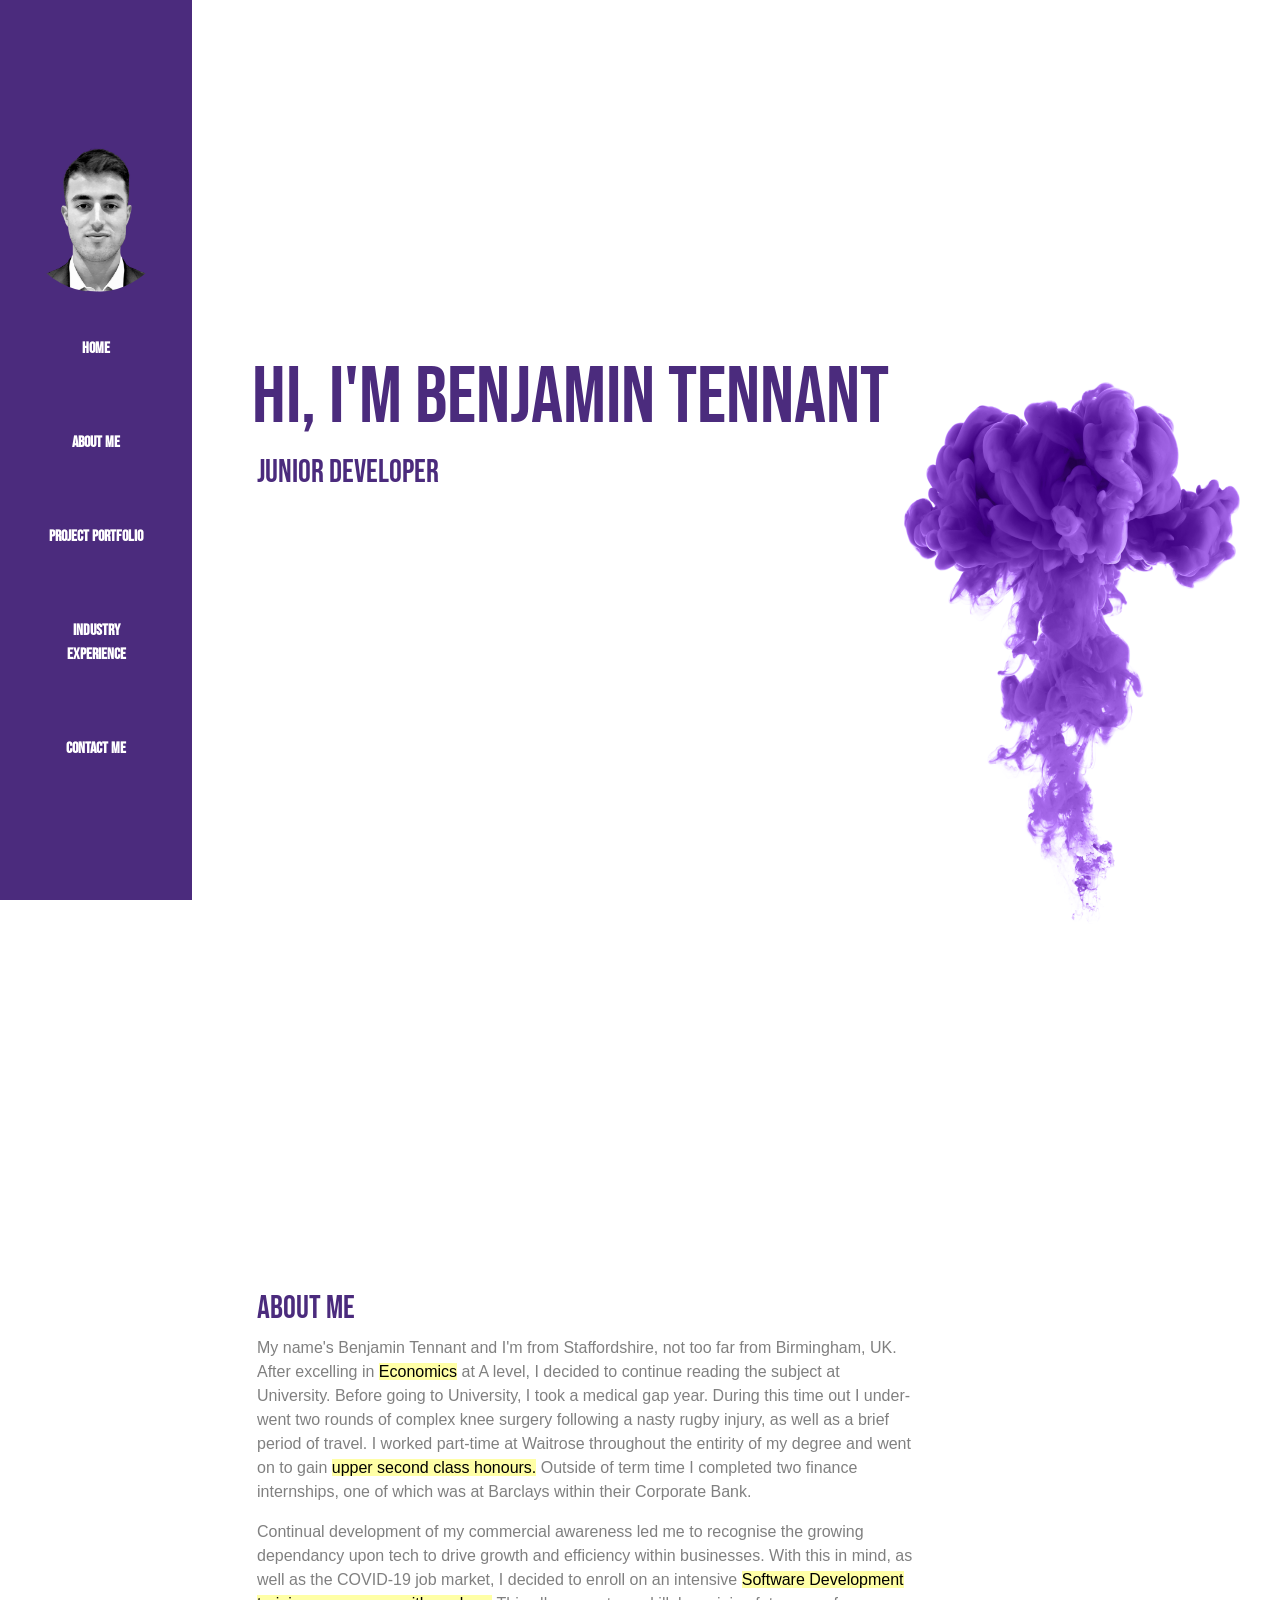
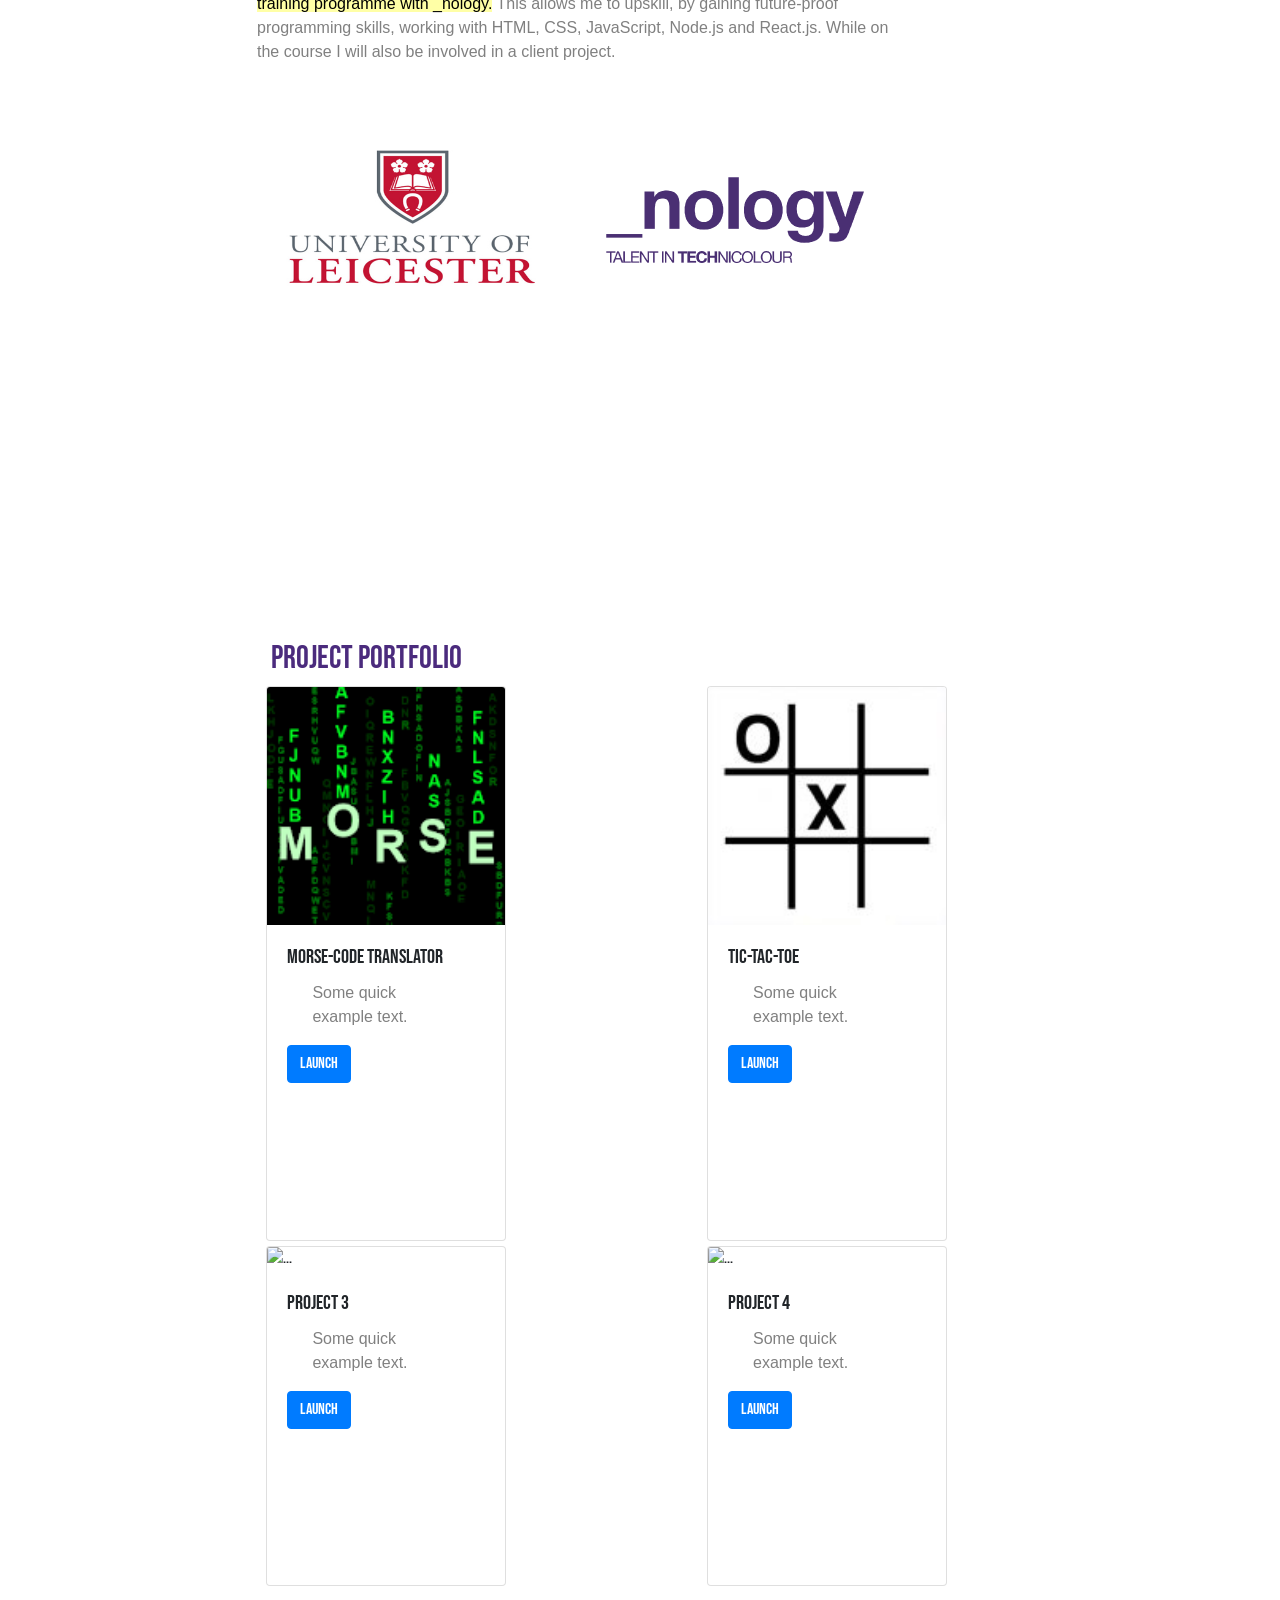
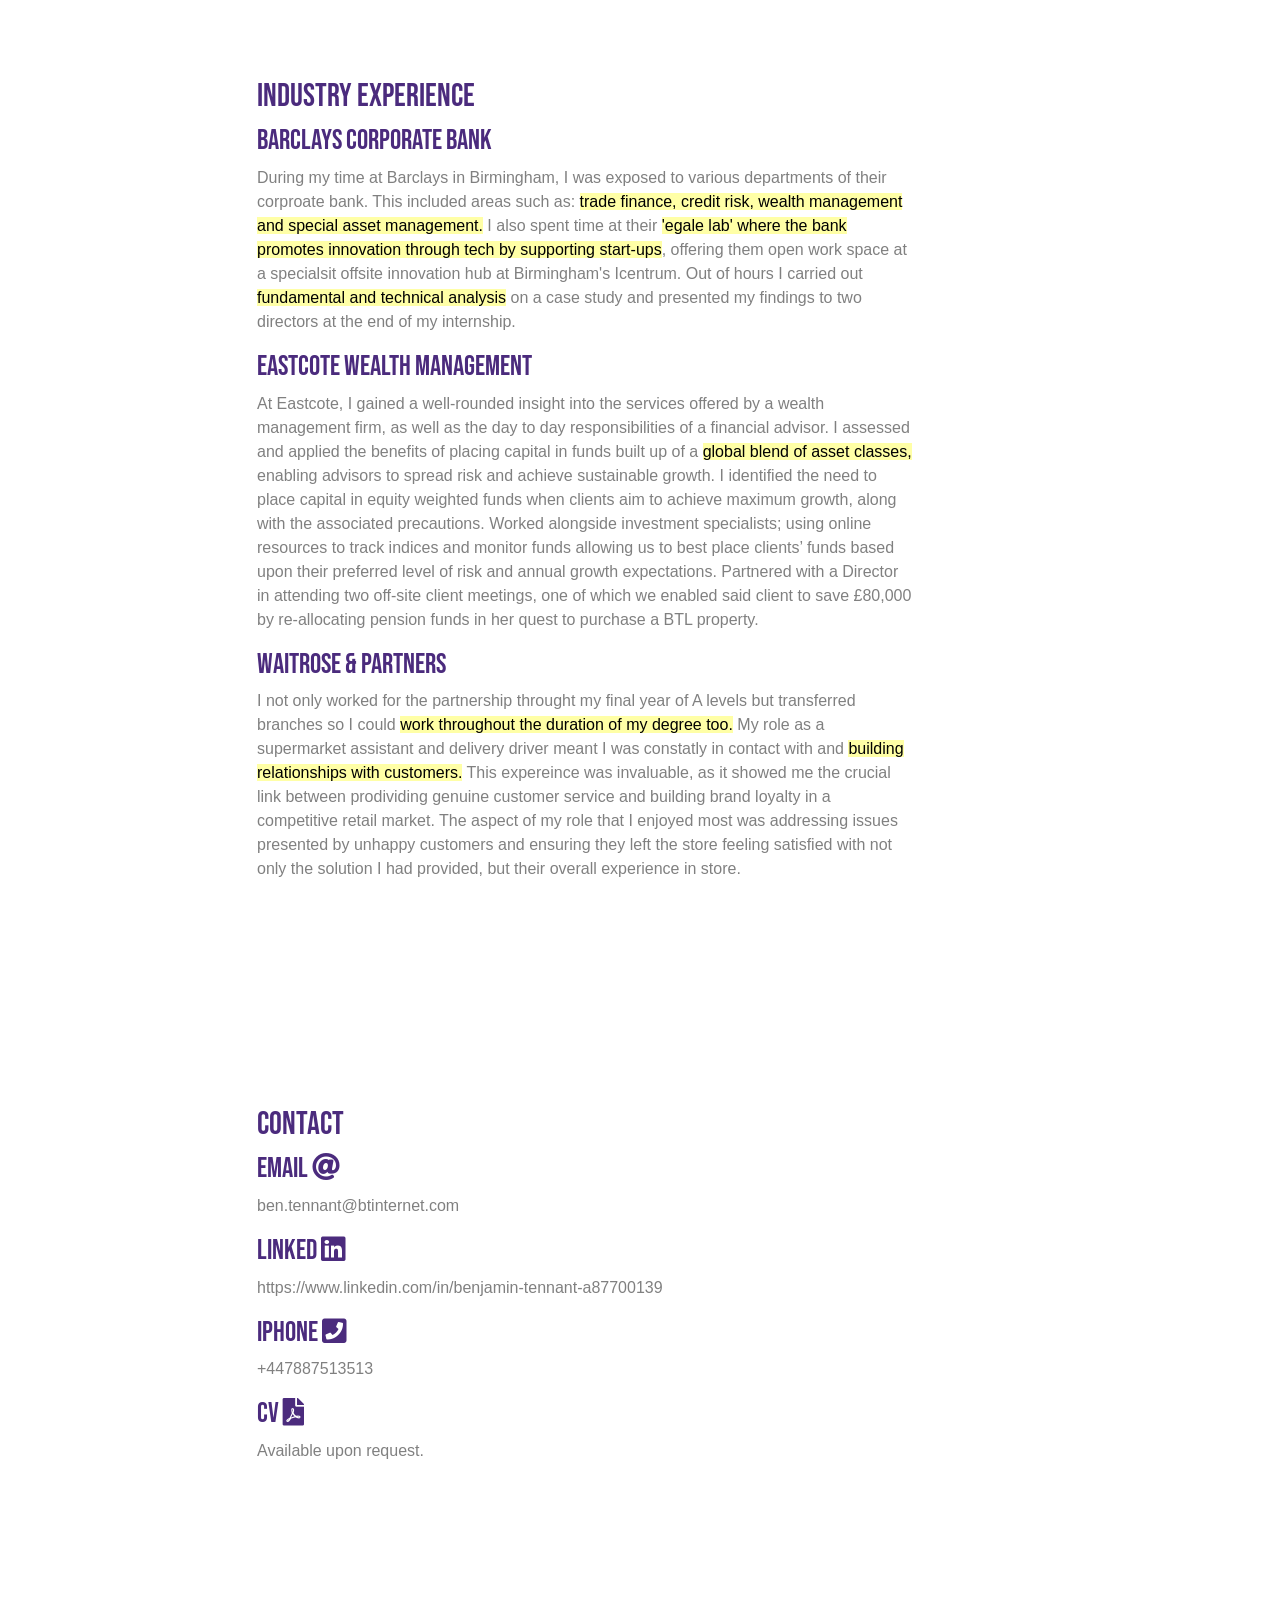
==== commit e1609162: "Managed partial media queries" ====
--- a/index.html
+++ b/index.html
@@ -64,9 +64,10 @@
   
       </section>
       
+        
+      <section class="projects">
         <h2 id="portfolio">Project Portfolio</h2>
-      <section class="projects">
-        
+        <div class="proj-cards">
         <!-- <article class="project">1 -->
           <div class="card" style="width: 15rem;">
             <img src="img/morse-code.png" class="card-img-top" alt="...">
@@ -115,27 +116,28 @@
         <!-- </article> -->
         
         <!-- <article class="project">5 -->
-          <div class="card" style="width: 15rem;">
+          <!-- <div class="card" style="width: 15rem;">
             <img src="https://via.placeholder.com/150" class="card-img-top" alt="...">
             <div class="card-body">
               <h5 class="card-title">Project 5</h5>
               <p class="card-text">Some quick example text.</p>
               <a href="#" class="btn btn-primary">Launch</a>
             </div>
-          </div>
+          </div> -->
 
         <!-- </article> -->
         <!-- <article class="project">6 -->
-          <div class="card" style="width: 15rem;">
+          <!-- <div class="card" style="width: 15rem;">
             <img src="https://via.placeholder.com/150" class="card-img-top" alt="...">
             <div class="card-body">
               <h5 class="card-title">Project 6</h5>
               <p class="card-text">Some quick example text.</p>
               <a href="#" class="btn btn-primary">Launch</a>
             </div>
-          </div>
+          </div> -->
 
         <!-- </article> -->
+        </div>
       </section>
      <br></br>
       <section id="experience">
@@ -172,7 +174,7 @@
       <br></br>
       <section id="contact">
         
-        <h2>Contact</h2>
+        <h2 id="contact-h2">Contact</h2>
           
         <div class="form-container">
           <h3>Email <i class="fas fa-at"></i></h3>
--- a/styles.css
+++ b/styles.css
@@ -69,6 +69,7 @@
 
 section {
   height: 100vh;
+  margin: 40px;
 }
 
 nav li {
@@ -92,7 +93,7 @@
   margin-left: 25px;
   font-family: Arial, Helvetica, sans-serif;
   color: grey;
-  width: 55vw;
+  width: 65%;
 }
 
 .black-text {
@@ -105,13 +106,9 @@
   width: 90%;
   height: 100vh;
   background-color: transparent;
-  margin: 20px auto;
-  display: grid;
-  grid-template-columns: 1fr 1fr 1fr;
+  margin: 50px auto;
   justify-items: center;
   gap: 5px 0;
-  display: grid;
-  grid-template-columns: 1fr 1fr 1fr;
 }
 
 .project {
@@ -153,42 +150,74 @@
   margin: 30px;
 }
 
+.proj-cards {
+  width: 90%;
+  height: 100vh;
+  background-color: transparent;
+  margin-left: 20px;
+  display: grid;
+  grid-template-columns: 1fr 1fr;
+  gap: 5px 0;
+}
+
 /* Media Queries */
 /* Mobiles */
 @media screen and (max-width: 600px) {
-  nav {
-    background-color: white;
-    width: 100%;
-    position: static;
-    height: 15vh;
-  }
-  nav img {
-    display: none;
-  }
-  nav #nav-list {
-    display: none;
-    height: 100%;
-    color: black;
-    list-style: none;
-  }
-  nav #nav-list li {
-    margin: 0;
-    padding: 0;
-    margin-top: 50px;
-  }
-  nav #nav-list li a {
-    color: black;
-  }
-  nav .toggle-button {
-    display: block;
-  }
-
-  #nav-list.active {
-    display: flex !important;
-  }
-
   main {
     width: 100%;
     left: 0;
   }
+
+  .image-3 {
+    display: none;
+  }
+
+  nav {
+    display: none;
+  }
+
+  h1 {
+    font-size: 30px;
+    color: white;
+  }
+
+  h2 {
+    font-size: 25px;
+    color: white;
+  }
+
+  h3 {
+    font-size: 20px;
+    color: white;
+  }
+
+  p {
+    font-size: 10px;
+    color: white;
+  }
+
+  .projects {
+    grid-template-columns: 1fr;
+    height: 100%;
+  }
+
+  .UoL-img {
+    display: none;
+  }
+
+  .nology-pic {
+    display: none;
+  }
+
+  main {
+    background-color: #4B2B7D;
+  }
+
+  #portfolio {
+    margin-left: 0;
+  }
+
+  #contact-h2 {
+    margin: 20px;
+  }
 }
--- a/styles.css
+++ b/styles.css
@@ -69,6 +69,7 @@
 
 section {
   height: 100vh;
+  margin: 40px;
 }
 
 nav li {
@@ -92,7 +93,7 @@
   margin-left: 25px;
   font-family: Arial, Helvetica, sans-serif;
   color: grey;
-  width: 55vw;
+  width: 65%;
 }
 
 .black-text {
@@ -105,13 +106,9 @@
   width: 90%;
   height: 100vh;
   background-color: transparent;
-  margin: 20px auto;
-  display: grid;
-  grid-template-columns: 1fr 1fr 1fr;
+  margin: 50px auto;
   justify-items: center;
   gap: 5px 0;
-  display: grid;
-  grid-template-columns: 1fr 1fr 1fr;
 }
 
 .project {
@@ -153,42 +150,74 @@
   margin: 30px;
 }
 
+.proj-cards {
+  width: 90%;
+  height: 100vh;
+  background-color: transparent;
+  margin-left: 20px;
+  display: grid;
+  grid-template-columns: 1fr 1fr;
+  gap: 5px 0;
+}
+
 /* Media Queries */
 /* Mobiles */
 @media screen and (max-width: 600px) {
-  nav {
-    background-color: white;
-    width: 100%;
-    position: static;
-    height: 15vh;
-  }
-  nav img {
-    display: none;
-  }
-  nav #nav-list {
-    display: none;
-    height: 100%;
-    color: black;
-    list-style: none;
-  }
-  nav #nav-list li {
-    margin: 0;
-    padding: 0;
-    margin-top: 50px;
-  }
-  nav #nav-list li a {
-    color: black;
-  }
-  nav .toggle-button {
-    display: block;
-  }
-
-  #nav-list.active {
-    display: flex !important;
-  }
-
   main {
     width: 100%;
     left: 0;
   }
+
+  .image-3 {
+    display: none;
+  }
+
+  nav {
+    display: none;
+  }
+
+  h1 {
+    font-size: 30px;
+    color: white;
+  }
+
+  h2 {
+    font-size: 25px;
+    color: white;
+  }
+
+  h3 {
+    font-size: 20px;
+    color: white;
+  }
+
+  p {
+    font-size: 10px;
+    color: white;
+  }
+
+  .projects {
+    grid-template-columns: 1fr;
+    height: 100%;
+  }
+
+  .UoL-img {
+    display: none;
+  }
+
+  .nology-pic {
+    display: none;
+  }
+
+  main {
+    background-color: #4B2B7D;
+  }
+
+  #portfolio {
+    margin-left: 0;
+  }
+
+  #contact-h2 {
+    margin: 20px;
+  }
 }
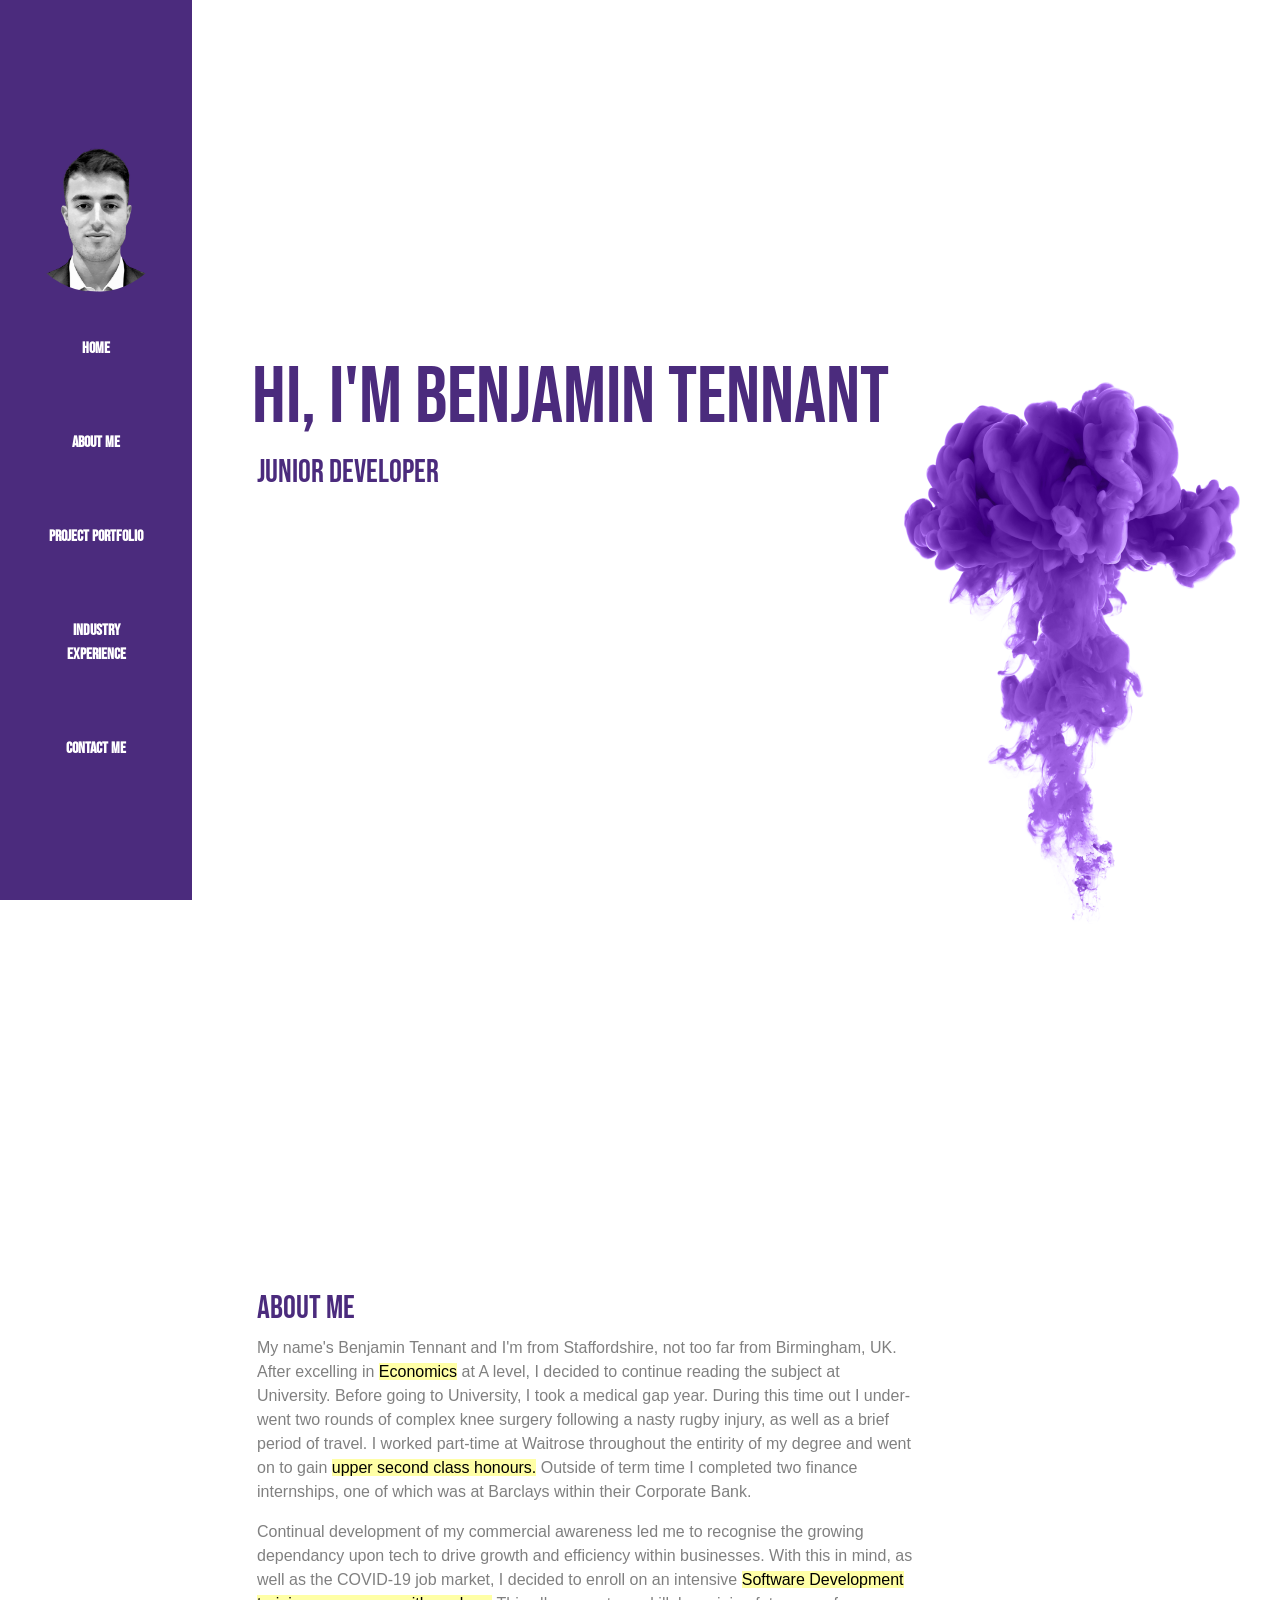
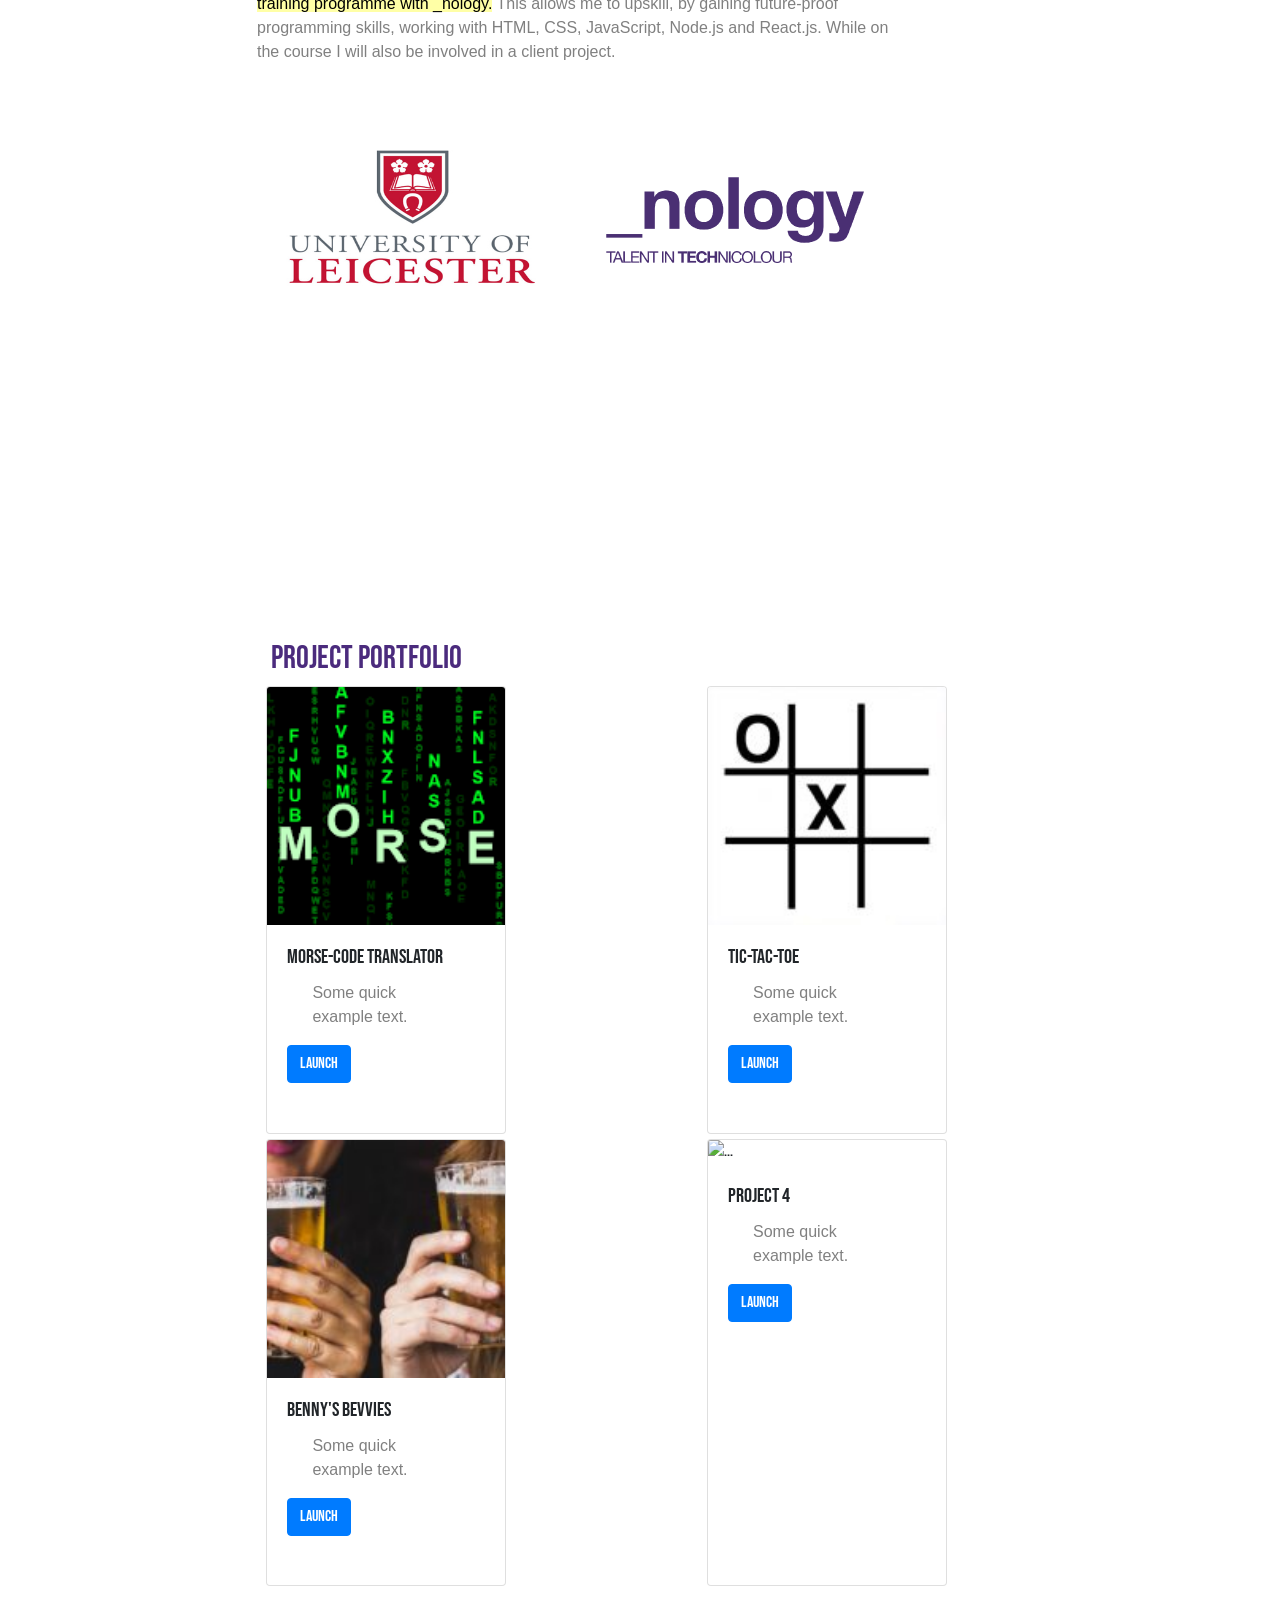
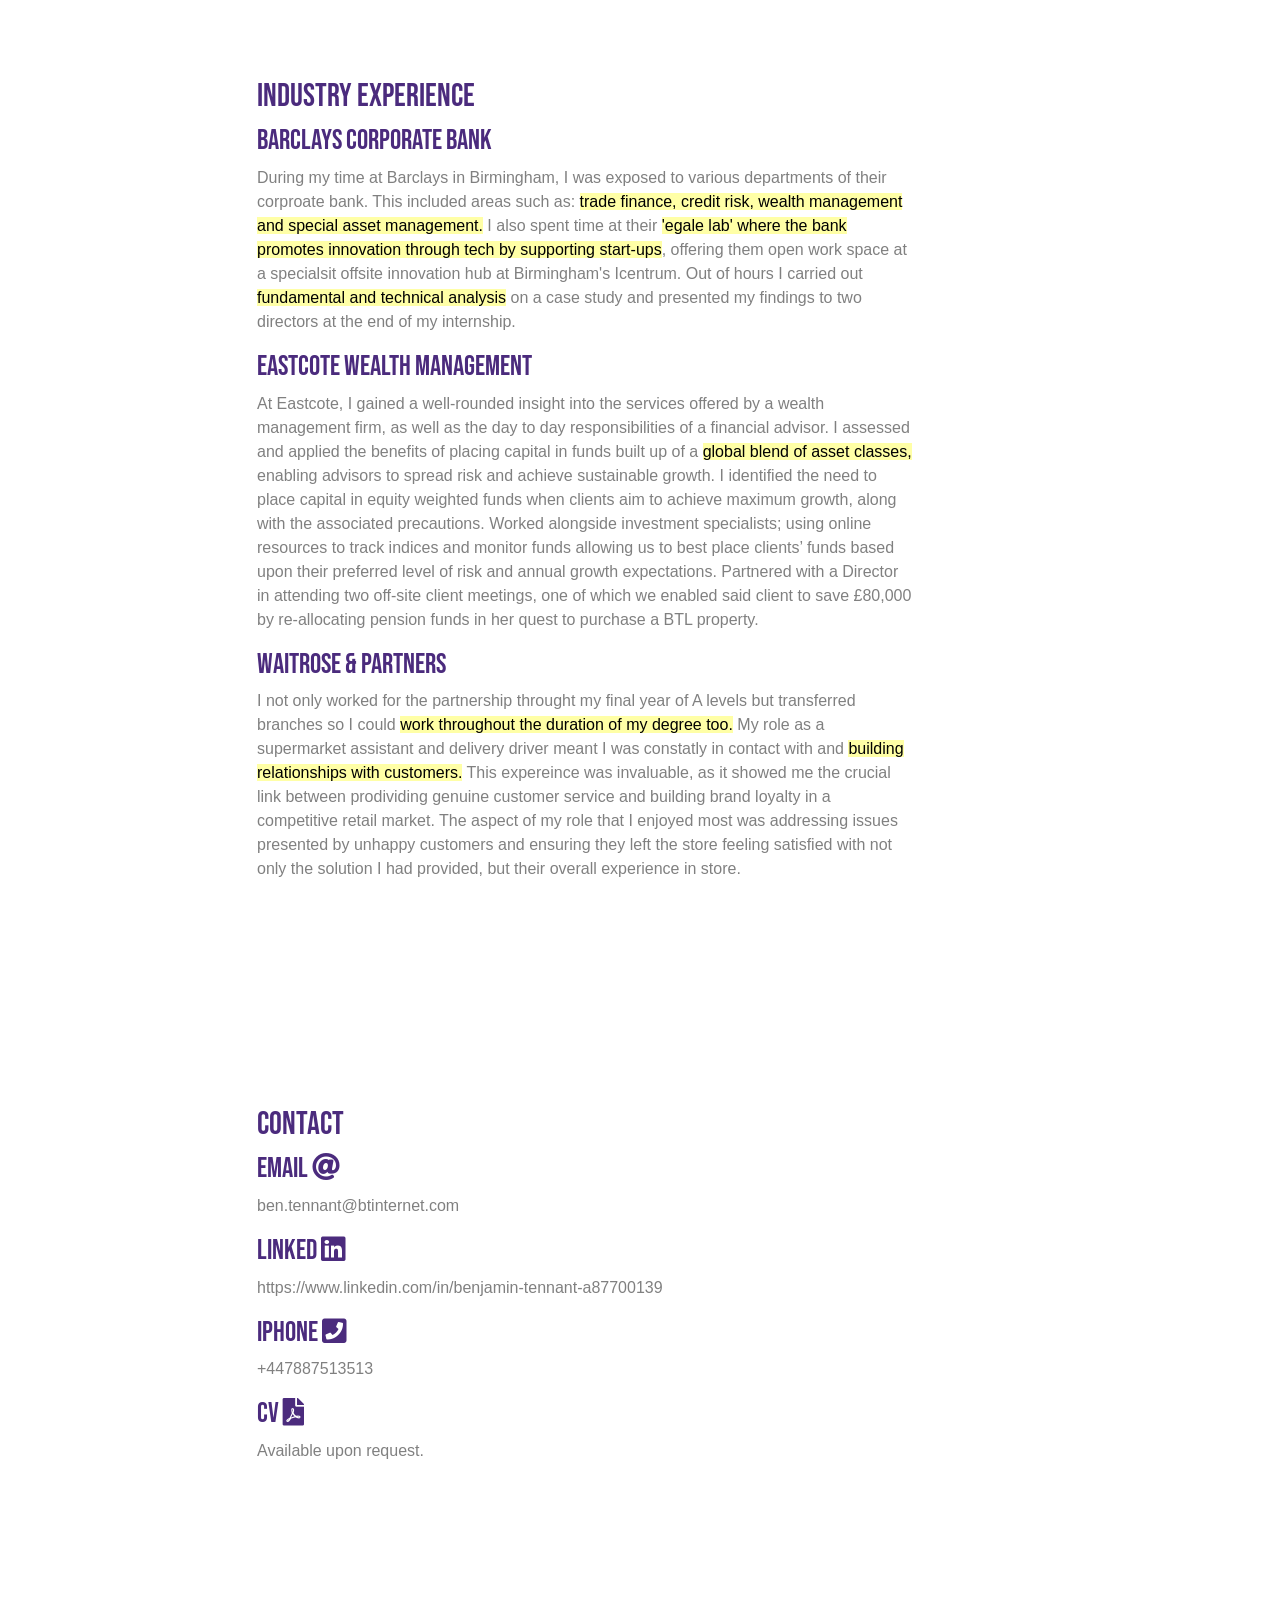
==== commit 7022afc1: "brewdog API" ====
--- a/index.html
+++ b/index.html
@@ -93,11 +93,11 @@
         
         <!-- <article class="project">3 -->
           <div class="card" style="width: 15rem;">
-            <img src="https://via.placeholder.com/150" class="card-img-top" alt="...">
+            <img src="img/beer.jpg" class="card-img-top" alt="...">
             <div class="card-body">
-              <h5 class="card-title">Project 3</h5>
+              <h5 class="card-title">Benny's Bevvies</h5>
               <p class="card-text">Some quick example text.</p>
-              <a href="#" class="btn btn-primary">Launch</a>
+              <a href="https://bennys-bevvies.web.app/" class="btn btn-primary">Launch</a>
             </div>
           </div>
 
@@ -191,7 +191,7 @@
         </div>
         
       </section>
-    
+      
     </main>
     <script src="main.js"></script>
   </body>
